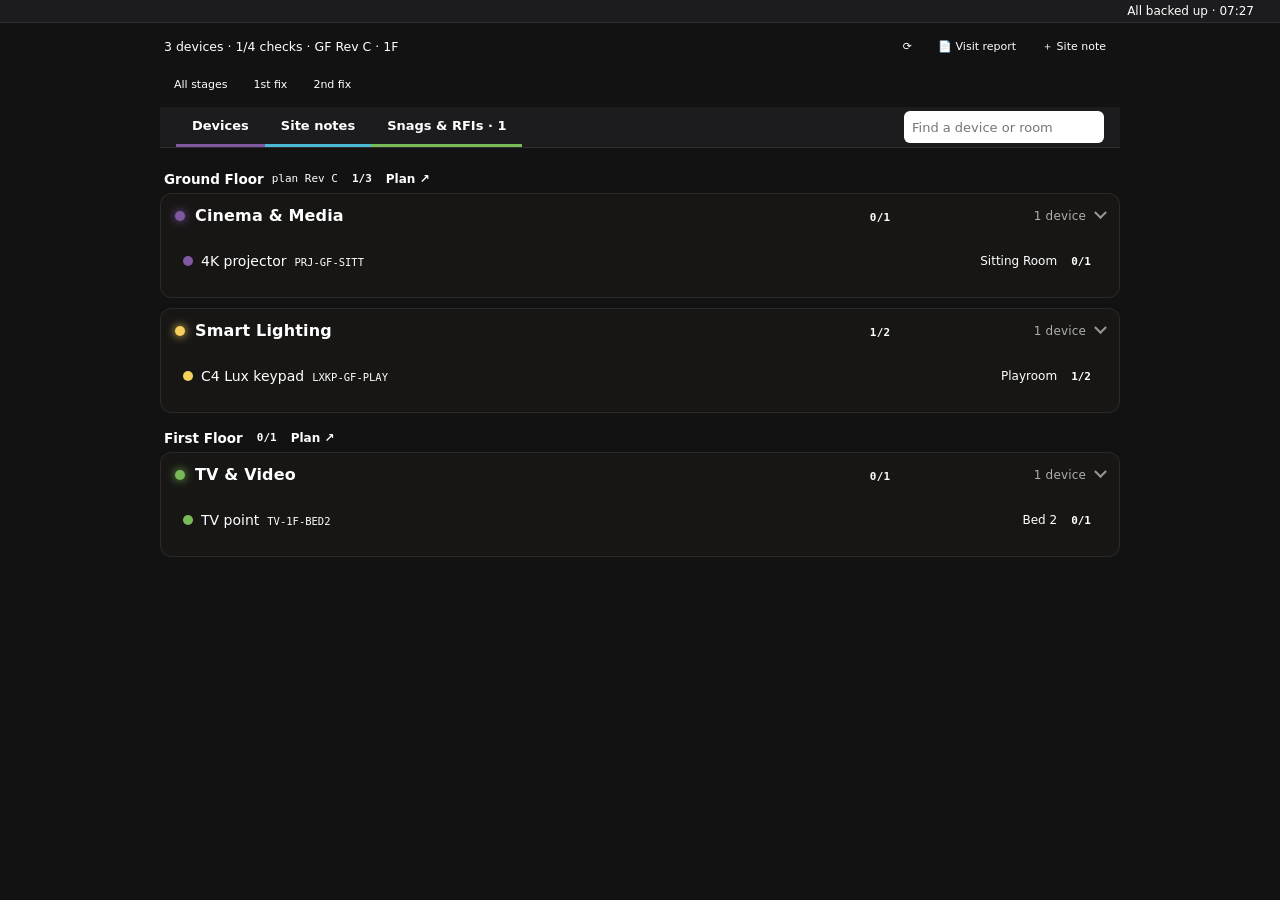
==== tests/site-panel/harness.html @ fff518e8 "B-805 APP - Site v0.1.0 (engineers' app) split from Survey v0.14.0 — shared sonor-outbox / sonor-pla" ====
<!doctype html><html lang="en" data-theme="graphite"><head><meta charset="utf-8"><!-- Site app harness (2026-11-07): stub client with real row shapes; real SonorOutbox (IndexedDB), SonorSite, site-app.js, site-pdf.js. Needs pdf-lib + fontkit in APP - Site/node_modules (npm i pdf-lib@1.17.1 @pdf-lib/fontkit@1.1.1, gitignored), then python3 run.py -->
<link rel="stylesheet" href="../../data/brand.css"><link rel="stylesheet" href="../../data/sonor-components.css"><style>
/* ═══ SONOR SITE — app-local LAYOUT only. No :root palette, no raw hex in chrome (S-4.1). ═══ */
* { box-sizing: border-box; }
body { margin: 0; font-family: 'DM Sans', system-ui, sans-serif; background: var(--body); color: var(--text-primary); padding-bottom: env(safe-area-inset-bottom); }
#stApp { max-width: 980px; margin: 0 auto; padding: 4px 10px 40px; }
.st-empty { padding: 40px 12px; text-align: center; color: var(--text-muted); }
.st-bar { display: flex; align-items: center; gap: 6px; padding: 8px 4px; flex-wrap: wrap; }
.st-stages { border-bottom: 1px solid var(--border); }
.st-stages .btn.active { background: color-mix(in srgb, var(--accent) 24%, var(--card)); border-color: var(--accent); }
.st-sub { font-size: 12.5px; color: var(--text-muted); } .st-grow { flex: 1 1 auto; }
.st-stale { font-size: 11px; padding: 2px 7px; border-radius: 10px; border: 1px solid var(--border); color: var(--amber); }
.st-tabs { margin-top: 4px; } .st-tabs .nav-actions { margin-left: auto; } #stFind { font: inherit; font-size: 13px; color: var(--text-primary); background: var(--card); border: 1px solid var(--border); border-radius: 6px; padding: 5px 8px; min-height: 32px; width: 200px; color-scheme: dark; }
.st-body { padding: 6px 0 20px; }
.st-body h4, .st-floor h4 { margin: 16px 4px 6px; font-size: 13.5px; display: flex; gap: 8px; align-items: center; flex-wrap: wrap; }
.st-rev { font: 400 11px 'DM Mono', monospace; color: var(--text-muted); } .st-link { font-size: 12px; color: var(--accent); text-decoration: none; }
.st-dev { display: flex; align-items: center; gap: 8px; min-height: 48px; padding: 6px 8px; border-bottom: 1px solid var(--border); cursor: pointer; font-size: 14px; }
.st-dev.open { background: color-mix(in srgb, var(--accent) 8%, transparent); }
.st-dot { width: 10px; height: 10px; border-radius: 50%; flex: none; }
.st-dev-n { flex: 1 1 auto; min-width: 0; overflow: hidden; text-overflow: ellipsis; white-space: nowrap; } .st-dev-k { font: 400 10.5px 'DM Mono', monospace; color: var(--text-muted); margin-left: 8px; }
.st-dev-r { font-size: 12px; color: var(--text-muted); white-space: nowrap; }
.st-prog { font: 600 11px 'DM Mono', monospace; padding: 2px 6px; border-radius: 8px; border: 1px solid var(--border); white-space: nowrap; }
.st-prog[data-tone="ok"] { color: var(--green); border-color: currentColor; } .st-prog[data-tone="part"] { color: var(--amber); border-color: currentColor; } .st-prog[data-tone="dim"] { opacity: .5; }
.st-badge { font-size: 10.5px; padding: 2px 6px; border-radius: 8px; border: 1px solid var(--border); color: var(--text-muted); white-space: nowrap; } .st-warn { color: var(--amber); }
.st-checks { padding: 8px 8px 14px 26px; display: flex; flex-direction: column; gap: 6px; border-bottom: 1px solid var(--border); }
.st-tech { display: flex; gap: 10px; align-items: center; flex-wrap: wrap; font-size: 12px; color: var(--text-muted); } .st-tech b { color: var(--text-primary); font-weight: 600; }
.st-chk { display: flex; gap: 10px; align-items: flex-start; text-align: left; font: inherit; font-size: 13.5px; color: var(--text-primary); background: var(--card); border: 1px solid var(--border); border-radius: 8px; padding: 10px; min-height: 48px; cursor: pointer; }
.st-chk.done { opacity: .7; } .st-box { width: 24px; height: 24px; flex: none; border: 2px solid var(--border); border-radius: 5px; display: flex; align-items: center; justify-content: center; font-weight: 700; }
.st-chk.done .st-box { border-color: var(--green); color: var(--green); } .st-chk-t { flex: 1 1 auto; } .st-chk-m { font-size: 11px; color: var(--text-muted); margin-left: 6px; }
.st-note { font-size: 13px; padding: 7px 4px; border-bottom: 1px dashed var(--border); } .st-note[data-status="dismissed"], .st-note[data-status="resolved"] { opacity: .55; }
.st-kind { font: 700 10.5px 'DM Sans', sans-serif; text-transform: uppercase; letter-spacing: .04em; padding: 2px 6px; border-radius: 6px; border: 1px solid var(--border); }
.st-kind[data-k="snag"] { color: var(--red); border-color: currentColor; } .st-kind[data-k="change"] { color: var(--amber); border-color: currentColor; } .st-kind[data-k="question"] { color: var(--accent); border-color: currentColor; }
.st-ncard { display: flex; gap: 10px; padding: 10px 4px; border-bottom: 1px solid var(--border); } .st-nmain { flex: 1 1 auto; min-width: 0; } .st-ph { width: 92px; height: 92px; object-fit: cover; border-radius: 6px; flex: none; }
.st-acts { display: flex; gap: 6px; flex-wrap: wrap; margin-top: 6px; align-items: center; } .st-dev-notes { margin: 4px 0; }
.st-form { display: flex; flex-direction: column; gap: 9px; } .st-form label { font-size: 12.5px; color: var(--text-muted); display: flex; flex-direction: column; gap: 4px; }
.st-form input, .st-form select, .st-form textarea { font: inherit; font-size: 15px; min-height: 42px; color: var(--text-primary); background: var(--body); border: 1px solid var(--border); border-radius: 6px; padding: 6px 10px; color-scheme: dark; }
.st-pinrow { display: flex; align-items: center; gap: 8px; flex-wrap: wrap; } .st-actions { display: flex; justify-content: space-between; gap: 8px; margin-top: 6px; }
.st-modal { position: fixed; inset: 0; z-index: 300; background: rgba(0,0,0,.55); display: flex; align-items: center; justify-content: center; padding: 16px; } .st-modal[hidden] { display: none; }
.st-modal-card { background: var(--card); border: 1px solid var(--border); border-radius: 10px; width: min(560px, 100%); max-height: 88vh; overflow: auto; }
.st-modal-h { display: flex; align-items: center; justify-content: space-between; padding: 12px 16px; border-bottom: 1px solid var(--border); font-weight: 600; } .st-modal-b { padding: 14px 16px; }
.st-pick { position: fixed; inset: 0; z-index: 400; background: var(--body); display: flex; flex-direction: column; }
.st-pick-h { display: flex; align-items: center; gap: 8px; padding: 10px 12px; border-bottom: 1px solid var(--border); flex-wrap: wrap; }
.st-pick-c { flex: 1 1 auto; display: flex; flex-direction: column; align-items: center; justify-content: center; padding: 8px; min-height: 0; } .st-pick-c canvas { touch-action: none; border-radius: 4px; box-shadow: 0 6px 20px rgba(0,0,0,.4); }
#stToast { position: fixed; left: 50%; bottom: 24px; transform: translateX(-50%); z-index: 500; background: var(--card); color: var(--text-primary); border: 1px solid var(--border); border-radius: 8px; padding: 9px 14px; font-size: 13px; box-shadow: 0 8px 24px rgba(0,0,0,.35); } #stToast[hidden] { display: none; }
#stSync { white-space: nowrap; font-size: 12px; } #stSync[data-tone="warn"] { color: var(--amber); } #stSync[data-tone="ok"] { color: var(--green); }
@media (max-width: 600px) { .st-dev-r, .st-dev-k { display: none; } #stFind { width: 140px; } }   /* iPhone: the device name + progress only */
</style></head><body>
<div id="projectBarHost"></div><div class="tab-bar"><span class="nav-actions"><button class="btn btn-sm" id="stSync">…</button></span></div><main id="stApp"></main>
<div class="st-modal" id="stModal" hidden><div class="st-modal-card"><div class="st-modal-h"><span id="stModalTitle"></span><button class="btn btn-sm" id="stModalClose">✕</button></div><div class="st-modal-b" id="stModalBody"></div></div></div><div id="stToast" hidden></div>
<script src="../../node_modules/pdf-lib/dist/pdf-lib.min.js"></script><script src="../../node_modules/@pdf-lib/fontkit/dist/fontkit.umd.min.js"></script>
<script src="../../data/sonor-brand.js"></script><script src="../../data/sonor-service-groups.js"></script><script src="../../data/sonor-device-links.js"></script><script src="../../data/sonor-outbox.js"></script><script src="../../data/sonor-plan-image.js"></script><script src="../../data/sonor-site.js"></script>
<script src="../../data/sonor-pdf-theme.js"></script><script src="../../data/sonor-pdf-luxury.js"></script><script src="../../data/site-pdf.js"></script>
<script>
localStorage.clear(); indexedDB.deleteDatabase('sonor-site');
window.__SITE_CONFIG__={outbox:'sonor-site',buckets:{photos:'site-photos',plans:'takeoffs-plans'},photoMax:1600,photoQuality:.86};
window.__SONOR_USER__={email:'mark@sonor.co.uk'}; window.CALLS=[];
const T={takeoffs_floors:[{id:'u-gf',floor_id:'fgf',code:'GF',name:'Ground Floor'},{id:'u-1f',floor_id:'f1f',code:'1F',name:'First Floor'}],
 takeoffs_floor_plans:[{id:'11111111-0000-4000-8000-000000000001',floor_id:'fgf',revision_label:'Rev C'}],
 tasks_general:[{id:'t1',external_source:'punch',labels:['punch'],metadata:{punch:{stage:'first_fix'},punch_list:[{dev:'LXKP-GF-PLAY',key:'k1',text:'LXKP-GF-PLAY C4 keypad — Back box at the agreed height',done:true,by:'bryn@sonor.co.uk',loc:{uid:'uid-kp'}},{dev:'PRJ-GF-SITT',key:'k2',text:'PRJ — Mount position from the throw calc',done:false,loc:{uid:'uid-pj'}}]}},
  {id:'t2',external_source:'punch',labels:['punch'],metadata:{punch:{stage:'second_fix'},punch_list:[{dev:'LXKP-GF-PLAY',key:'k3',text:'LXKP-GF-PLAY C4 keypad — Keypad fitted level, terminated',done:false},{dev:'TV-1F-BED2',key:'k4',text:'TV — Bracket fitted, TV hung',done:false}]}}],
 site_notes:[], tasks_punch_stages:[{key:'first_fix',label:'1st fix',short:'1F'},{key:'second_fix',label:'2nd fix',short:'2F'}],
 projects:{plan_notes:{sections:{general:[{id:'a',is_rfi:true,rfi_id:'RFI-003',text:'Confirm TV size bed 2',status:'open',to:'Client'}]}}}, v_site_project:{}};
const devs=[{dev_key:'LXKP-GF-PLAY',name:'C4 Lux keypad',floor_code:'GF',loc:{floor_id:'u-gf',uid:'uid-kp'},room_name:'Playroom',service_nn:4,model_id:'C4-L-KCB',catalogue:'keypad'},{dev_key:'PRJ-GF-SITT',name:'4K projector',floor_code:'GF',loc:{floor_id:'u-gf'},room_name:'Sitting Room',service_nn:1,model_id:'JVC-DLA-NZ800'},{dev_key:'TV-1F-BED2',name:'TV point',loc:{floor_id:'u-1f'},room_name:'Bed 2',service_nn:3}];
const cp=x=>JSON.parse(JSON.stringify(x));
function q(t){const b={select(){return b},eq(){return b},is(){return b},or(){return b},order(){return b},maybeSingle(){return Promise.resolve({data:cp(T[t])})},then(r,j){return Promise.resolve({data:cp(T[t])}).then(r,j)}};return b}
const supa={from:q,storage:{from(){return{getPublicUrl(){return{data:{publicUrl:'data:,'}}},upload(){CALLS.push(['upload']);return Promise.resolve({})}}}},rpc(n,a){CALLS.push([n,a]);
 if(n==='punch_project_devices')return Promise.resolve({data:cp(devs)});
 if(n==='site_note_upsert'){const r=Object.assign({status:'open',created_at:new Date().toISOString(),linked:{}},a.p);const i=T.site_notes.findIndex(x=>x.id===r.id);if(i>=0)T.site_notes[i]=r;else T.site_notes.unshift(r);return Promise.resolve({data:r})}
 if(n==='site_note_resolve'){const r=T.site_notes.find(x=>x.id===a.p_id);r.status=a.p_action==='rfi'||a.p_action==='snag'?'promoted':'resolved';if(a.p_action==='rfi')r.linked={rfi_id:'RFI-004'};return Promise.resolve({data:r})}
 if(n==='punch_tick'){for(const t of T.tasks_general)for(const l of t.metadata.punch_list)if(t.id===a.p_task&&l.key===a.p_key){l.done=a.p_done;l.by=a.p_by}return Promise.resolve({data:{}})}
 return Promise.resolve({data:null})}};
window.SonorDB=function(){this.client=supa};
window.SonorProjectBar={init(){setTimeout(()=>document.dispatchEvent(new CustomEvent('sonor:project-changed',{detail:{currentId:'de300000-0000-4000-8000-00000000d3a0'}})),50)},getProject:()=>({id:'p1',name:'Sonor Demo Project',ref:'SON-DEMO',client_name:'Demo Client'})};
SonorPlanImage.activePlan=async()=>null;
</script><script src="../../data/site-app.js"></script></body></html>
---- data/sonor-components.css ----
/* sonor-components.css — shared component styles per Spine rule S-4.4. (v0.19.1 2026-10-07: §18 the ⌘K palette row hover no longer nudges (B-516); v0.19.0 2026-10-02: §25 stage law — crisp pills, one stage colour everywhere (wq-stage-* / swq-stage-* / proj-stage-* → --stage); v0.18.1 2026-10-01: status tones retuned; v0.18.0 2026-10-01: §23 traffic light — warn/no-answer pills on --status-amber, .pill-amber alias; v0.17.1 2026-09-30: dark ladder for legacy dark theme names; v0.17.0 2026-09-29: §18 hover/focus law — one wash, no lifts; v0.18.0 2026-09-30: rack view; catalogue picker; v0.16.0: .s-pill; .s-paper; sortable styles; bar ladder tokens; locked = red; CSV controls hidden; graphite dark-theme aliases + re-tints, B-487; v0.9.0 2026-09-29: WQ modal kit on the brand scale tokens + skeleton / empty / motion, B-478 ph2 + B-479; v0.8.0 2026-09-28: icons / menus / chips kit, B-478)
   Synced to every "APP - {slug}"/data/sonor-components.css via sync-everything.sh.
   Edit here ONLY — never edit a per-app copy.

   Rules (Spine v1.2):
   - Pure CSS — no app-specific selectors, no brand hex values.
   - All colours reference CSS custom properties defined upstream in data/brand.css
     + data/app-vars.css (aliases).
   - Tinted variants use color-mix() against semantic tokens — never raw hex.
   - Apps extend via their local <style> block, they do not override here.

   Component index (classes shipped by this file):
     .card                   — padded bordered surface block (var(--surface-card))
     .card-header            — flex row for card title + actions
     .grid, .grid-2/3/4      — responsive auto-fit grid helpers
     .kpi, .kpi-label/value/sub — KPI tile (label, big value, sub line)
     .progress, .progress-bar — thin progress bar, accent-gradient fill
     .pill                   — small uppercase status pill (base)
     .pill-red/yellow/green/grey/blue/purple — semantic tinted pills
     .service-pill           — service-coloured pill (uses --bg inline style)
     .btn                    — default ghost-surface button
     .btn-primary            — filled accent button
     .btn-ghost              — transparent borderless button
     .btn-sm                 — compact size modifier
     .input, .textarea, .select — form field base
     .field-label            — uppercase form label
     .table                  — full-width row-striped table
     .badge                  — neutral inline badge
     .status-indicator       — dot + label (connecting/live/offline/error)
     .status-dot             — just the dot (sibling of .status-label)
     .empty-state            — centred muted placeholder block
     .tab-bar                — horizontal tab row
     .tab-btn                — individual tab button
     .tab-count              — numeric count inside a tab button
     .nav-actions            — right-aligned actions container (margin-left:auto)
     .modal-backdrop         — fixed full-screen dim layer
     .modal-card             — centred card inside backdrop
     .modal-actions          — flex-end row of buttons inside a modal
     .modal-close            — absolute top-right X button
     .source-toggle          — Drive / GitHub segmented control
     .role-toggle            — generic segmented control (mirrors source-toggle)
     .row, .spread           — flex helpers
     .muted, .small, .tiny   — text utilities
     .hidden                 — display:none !important utility
*/

/* ======================================================
   Cards
   ====================================================== */
.card {
  background: var(--surface-card);
  border: 1px solid var(--border);
  border-radius: 6px;
  padding: 16px 18px;
  margin-bottom: 14px;
}
.card h2 { margin-top: 0; }
.card-header {
  display: flex;
  justify-content: space-between;
  align-items: flex-start;
  margin-bottom: 12px;
}
.card-header h2 { margin-bottom: 0; }

/* ======================================================
   Grid helpers
   ====================================================== */
.grid { display: grid; gap: 14px; }
.grid-2 { grid-template-columns: repeat(auto-fit, minmax(280px, 1fr)); }
.grid-3 { grid-template-columns: repeat(auto-fit, minmax(220px, 1fr)); }
.grid-4 { grid-template-columns: repeat(auto-fit, minmax(160px, 1fr)); }

/* ======================================================
   KPI tiles
   ====================================================== */
.kpi {
  background: var(--section-1);
  border: 1px solid var(--border);
  border-radius: 5px;
  padding: 12px 14px;
}
.kpi .kpi-label {
  font-size: 10px;
  font-weight: 600;
  color: var(--text-muted);
  text-transform: uppercase;
  letter-spacing: 0.08em;
}
.kpi .kpi-value {
  font-size: 22px;
  font-weight: 600;
  color: var(--text-primary);
  margin-top: 4px;
}
.kpi .kpi-sub {
  font-size: 11px;
  color: var(--text-muted);
  margin-top: 2px;
}

/* ======================================================
   Progress bar
   ====================================================== */
.progress {
  height: 8px;
  background: var(--section-2);
  border-radius: 4px;
  overflow: hidden;
}
.progress-bar {
  height: 100%;
  background: linear-gradient(90deg, var(--accent), var(--accent-light));
}

/* ======================================================
   Pills / badges

   Semantic tints use color-mix() so they always ride the
   active theme. Text colour darkens from the same seed.
   ====================================================== */
.pill {
  display: inline-block;
  padding: 2px 8px;
  border-radius: 11px;
  font-size: 10px;
  font-weight: 600;
  letter-spacing: 0.04em;
  text-transform: uppercase;
}

/* danger / warn / ok / info / muted / accent-tinted pills — all driven by theme tokens */
/* v0.19.0 (2026-10-02, sonor-platform §26): pills are CRISP — the full status token as ink + a hairline of it, never the
   60%-mixed pastel. Four tints, one meaning across every app (who holds it):
     amber = ours to do · blue = with the client · green = yes · red = no · grey = nothing yet */
.pill-red {
  background: color-mix(in srgb, var(--status-bad, var(--danger)) 16%, transparent);
  color: var(--status-bad, var(--danger));
  box-shadow: inset 0 0 0 1px color-mix(in srgb, var(--status-bad, var(--danger)) 45%, transparent);
}
.pill-yellow, .pill-amber {   /* §23: the warn pill is AMBER (--status-amber); .pill-yellow kept as an alias */
  background: color-mix(in srgb, var(--status-amber, var(--warn)) 16%, transparent);
  color: var(--status-amber, var(--warn));
  box-shadow: inset 0 0 0 1px color-mix(in srgb, var(--status-amber, var(--warn)) 45%, transparent);
}
.pill-green {
  background: color-mix(in srgb, var(--status-ok, var(--ok)) 16%, transparent);
  color: var(--status-ok, var(--ok));
  box-shadow: inset 0 0 0 1px color-mix(in srgb, var(--status-ok, var(--ok)) 45%, transparent);
}
.pill-grey {
  background: color-mix(in srgb, var(--text-muted) 18%, transparent);
  color: var(--text-secondary);
}
.pill-blue {
  background: color-mix(in srgb, var(--info) 16%, transparent);
  color: var(--info);
  box-shadow: inset 0 0 0 1px color-mix(in srgb, var(--info) 45%, transparent);
}
/* §26 STAGE LAW — one colour per WeQuote / project stage, everywhere. Put the stage class on any pill / chip / dot and it takes
   the right tint: `.pill.wq-stage-sent`, `.swq-stage-in-progress`, `.proj-stage-won`, or read var(--stage) yourself. */
.wq-stage-in_progress, .wq-stage-in-progress, .wq-stage-planned, .wq-stage-pushed, .wq-stage-synced, .wq-stage-draft, .wq-stage-revising, .wq-stage-quoting,
.swq-stage-in-progress, .swq-stage-draft, .proj-stage-quoting, .proj-stage-revising { --stage: var(--status-amber, var(--warn)); }
.wq-stage-sent, .swq-stage-sent, .proj-stage-quoted { --stage: var(--info); }
.wq-stage-accepted, .wq-stage-approved, .wq-stage-won, .wq-stage-complete, .swq-stage-accepted, .swq-stage-complete, .proj-stage-won, .proj-stage-complete { --stage: var(--status-ok, var(--ok)); }
.wq-stage-cancelled, .wq-stage-declined, .wq-stage-expired, .wq-stage-lost, .swq-stage-cancelled, .swq-stage-declined, .proj-stage-cancelled, .proj-stage-lost { --stage: var(--status-bad, var(--danger)); }
.proj-stage-enquiry { --stage: #b7b1a7; } .proj-stage-tender { --stage: #2d718b; } .proj-stage-active { --stage: #78ba57; } .proj-stage-install { --stage: #e37c59; }
.proj-stage-commission { --stage: #e67eb1; } .proj-stage-snagging { --stage: #ec6061; } .proj-stage-on_hold { --stage: #8B7D6B; }
.pill[class*="wq-stage-"], .pill[class*="proj-stage-"] {
  background: color-mix(in srgb, var(--stage, var(--text-muted)) 16%, transparent);
  color: var(--stage, var(--text-secondary));
  box-shadow: inset 0 0 0 1px color-mix(in srgb, var(--stage, var(--text-muted)) 45%, transparent);
}
.pill-purple {
  background: color-mix(in srgb, var(--accent) 18%, transparent);
  color: color-mix(in srgb, var(--accent) 72%, var(--text-primary));
}

/* Service-coloured pill — inline style="--bg:var(--sNN)" sets the dot colour */
.service-pill {
  display: inline-flex;
  align-items: center;
  gap: 5px;
  padding: 2px 8px 2px 5px;
  border-radius: 11px;
  font-size: 11px;
  font-weight: 500;
  color: var(--text-primary);
  background: var(--section-1);
  border: 1px solid var(--border);
}
.service-pill::before {
  content: '';
  width: 7px;
  height: 7px;
  border-radius: 50%;
  background: var(--bg, var(--text-muted));
}

/* Neutral inline badge (smaller cousin of .pill — no uppercase) */
.badge {
  display: inline-block;
  font-size: 11px;
  font-weight: 500;
  padding: 1px 7px;
  border-radius: 9px;
  background: var(--section-2);
  color: var(--text-secondary);
  letter-spacing: 0.02em;
}

/* ======================================================
   Buttons
   ====================================================== */
.btn {
  font-family: inherit;
  font-size: 13px;
  font-weight: 500;
  padding: 7px 14px;
  border-radius: 5px;
  border: 1px solid var(--border-strong);
  background: var(--surface-card);
  color: var(--text-primary);
  cursor: pointer;
  transition: all 0.12s;
  display: inline-flex;
  align-items: center;
  gap: 6px;
}
.btn:hover {
  border-color: var(--accent);
  color: var(--accent);
}
.btn-primary {
  background: var(--accent);
  color: var(--cta-text, var(--body));
  border-color: var(--accent);
}
.btn-primary:hover {
  background: var(--accent-light);
  border-color: var(--accent-light);
  color: var(--cta-text, var(--body));
}
.btn-sm {
  font-size: 11px;
  padding: 4px 10px;
}
.btn-ghost {
  background: transparent;
  border-color: transparent;
  color: var(--text-secondary);
}
.btn-ghost:hover {
  background: var(--section-1);
  border-color: var(--border);
  color: var(--text-primary);
}

/* ======================================================
   Form fields
   ====================================================== */
.input,
.textarea,
.select {
  font-family: inherit;
  font-size: 13px;
  color: var(--text-primary);
  background: var(--surface-card);
  border: 1px solid var(--border-strong);
  border-radius: 4px;
  padding: 7px 10px;
  width: 100%;
  outline: none;
  transition: border-color 0.12s;
}
.input:focus,
.textarea:focus,
.select:focus {
  border-color: var(--accent);
}
.textarea {
  resize: vertical;
  min-height: 72px;
  font-family: inherit;
}
.field-label {
  display: block;
  font-size: 11px;
  font-weight: 600;
  color: var(--text-muted);
  text-transform: uppercase;
  letter-spacing: 0.06em;
  margin-bottom: 4px;
}

/* ======================================================
   Tables
   ====================================================== */
.table {
  width: 100%;
  border-collapse: collapse;
  font-size: 13px;
}
.table th,
.table td {
  text-align: left;
  padding: 8px 10px;
  border-bottom: 1px solid var(--border);
  vertical-align: top;
}
.table th {
  font-size: 11px;
  font-weight: 600;
  color: var(--text-muted);
  text-transform: uppercase;
  letter-spacing: 0.06em;
  background: var(--section-1);
}
.table tr:hover td {
  background: var(--section-1);
}

/* ======================================================
   DB / status indicator (dot + label)
   Used by SonorApp.updateDbStatusIndicator().
   ====================================================== */
.status-indicator {
  display: inline-flex;
  align-items: center;
  gap: 6px;
  padding: 4px 10px;
  background: color-mix(in srgb, var(--text-muted) 10%, transparent);
  border-radius: 3px;
  font-size: 11px;
  color: var(--clay, var(--text-secondary));
}
.status-dot {
  width: 7px;
  height: 7px;
  border-radius: 50%;
  background: var(--warn);
  transition: background 0.3s;
}
.status-indicator.live .status-dot    { background: var(--ok); }
.status-indicator.offline .status-dot { background: var(--text-muted); }
.status-indicator.error .status-dot   { background: var(--danger); }
.status-label { letter-spacing: 0.02em; }

/* ======================================================
   Empty state
   ====================================================== */
.empty-state {
  text-align: center;
  padding: 40px 20px;
  color: var(--text-muted);
  font-size: 13px;
}

/* ======================================================
   Tabs (tab bar + buttons) — CANONICAL Master-Hub pattern (Spine S-4.14)
   --------------------------------------------------------
   Reference: sonor-master/index.html.
   Contract:
     - Container: <nav class="tab-bar"> or <div class="tab-bar">
     - Children:  <button> | <button class="tab-btn"> | <div class="tab">
     - Active state: .active (any of the above children)
     - Right-rail actions: .nav-actions | .tab-actions (MUST be LAST child)
   Visual language:
     - Light strip (section-1 bg) sitting under the dark shared header
     - Each tab underlined 3px with its POSITIONAL service colour
       (tab #1 → --s01 purple, tab #2 → --s02 aqua, … tab #10 → --s10 charcoal)
     - Tabs 11+ DO NOT repeat the cycle — they tail off into shades of grey,
       cascading from --muted (warm grey) toward --body (brand white).
       Design intent: service colours identify Sonor scope (max 10);
       anything beyond is overflow and should visually recede.
     - Active tab: darker text, bolder weight — NO background change
   Positional service colour order is the workspace-wide default.
   See Spine S-4.14 in SONOR-APP-SPINE.md.
   ====================================================== */
.tab-bar {
  display: flex;
  align-items: stretch;
  background: var(--section-1);
  color: var(--text-primary);
  padding: 0 16px;
  gap: 0;
  border-bottom: 1px solid var(--border);
  flex-wrap: wrap;
}
/* Match naked <button> children, explicit .tab-btn, AND legacy <div class="tab"> */
.tab-bar > button,
.tab-bar .tab-btn,
.tab-bar .tab {
  font-family: inherit;
  font-size: 13px;
  font-weight: 600;
  background: none;
  color: var(--text-muted);
  border: 0;
  border-bottom: 3px solid transparent;
  border-radius: 0;
  padding: 10px 16px;
  min-height: 40px;
  cursor: pointer;
  white-space: nowrap;
  transition: color 0.15s, border-bottom-color 0.15s, font-weight 0.15s;
  display: inline-flex;
  align-items: center;
}
.tab-bar > button:hover,
.tab-bar .tab-btn:hover,
.tab-bar .tab:hover {
  color: var(--text-primary);
  background: none;
}
.tab-bar > button.active,
.tab-bar .tab-btn.active,
.tab-bar .tab.active {
  color: var(--text-primary);
  font-weight: 700;
  background: none;
}
.tab-bar .tab-btn .tab-count,
.tab-bar > button .tab-count,
.tab-bar .tab .tab-count {
  font-size: 10px;
  margin-left: 4px;
  opacity: 0.75;
}

/* ── Positional service-colour underlines (Spine S-4.14) ──
   Uses --s01..--s10 from brand.css (canonical 01 → 10 order).
   Cycles every 10 children. Requires .nav-actions / .tab-actions to be LAST. */
.tab-bar > :nth-child(10n+1) { border-bottom-color: var(--s01); }
.tab-bar > :nth-child(10n+2) { border-bottom-color: var(--s02); }
.tab-bar > :nth-child(10n+3) { border-bottom-color: var(--s03); }
.tab-bar > :nth-child(10n+4) { border-bottom-color: var(--s04); }
.tab-bar > :nth-child(10n+5) { border-bottom-color: var(--s05); }
.tab-bar > :nth-child(10n+6) { border-bottom-color: var(--s06); }
.tab-bar > :nth-child(10n+7) { border-bottom-color: var(--s07); }
.tab-bar > :nth-child(10n+8) { border-bottom-color: var(--s08); }
.tab-bar > :nth-child(10n+9) { border-bottom-color: var(--s09); }
.tab-bar > :nth-child(10n+10) { border-bottom-color: var(--s10); }

/* Overflow tail — tabs 11+ fade into brand white rather than repeating
   --s01 (Cinema purple). Cascade: --muted → --body. Later-rule-wins over
   the 10n+N cycle above. Positioned AFTER the cycle by design. */
.tab-bar > :nth-child(11)  { border-bottom-color: color-mix(in srgb, var(--muted), var(--body) 30%); }
.tab-bar > :nth-child(12)  { border-bottom-color: color-mix(in srgb, var(--muted), var(--body) 50%); }
.tab-bar > :nth-child(13)  { border-bottom-color: color-mix(in srgb, var(--muted), var(--body) 65%); }
.tab-bar > :nth-child(14)  { border-bottom-color: color-mix(in srgb, var(--muted), var(--body) 80%); }
.tab-bar > :nth-child(15)  { border-bottom-color: color-mix(in srgb, var(--muted), var(--body) 90%); }
.tab-bar > :nth-child(n+16) { border-bottom-color: color-mix(in srgb, var(--muted), var(--body) 95%); }

/* Right-aligned actions container (must be LAST child so nth-child
   positional colours land on the real tabs, not the actions rail). */
.nav-actions,
.tab-bar .tab-actions {
  margin-left: auto;
  display: flex;
  gap: 8px;
  align-items: center;
}
/* Clear the positional underline on the actions rail — it's not a tab. */
.tab-bar > .nav-actions,
.tab-bar > .tab-actions {
  border-bottom: 0 !important;
}
.tab-bar .nav-actions select,
.tab-bar .tab-actions select,
.tab-bar .nav-actions > button:not(.tab-btn),
.tab-bar .tab-actions > button:not(.tab-btn) {
  font-family: inherit;
  font-size: 12px;
  background: var(--body);
  color: var(--text-primary);
  border: 1px solid var(--border);
  border-radius: 4px;
  padding: 4px 10px;
  cursor: pointer;
  height: auto;
}
.tab-bar .nav-actions select,
.tab-bar .tab-actions select { min-width: 180px; }
.tab-bar .nav-actions > button:not(.tab-btn):hover,
.tab-bar .tab-actions > button:not(.tab-btn):hover {
  background: var(--section-2);
}

/* ======================================================
   Sidebar nav — CANONICAL vertical equivalent (Spine S-4.14)
   --------------------------------------------------------
   For apps with a left-rail nav (Accounts, Project Master).
   Same positional service-colour rule, rotated 90°:
     - 3px LEFT-EDGE bar per item (instead of bottom underline)
     - Same :nth-child(10n+N) positional cycle, same --s01..--s10
     - Items 11+ tail off into shades of grey (same overflow
       behaviour as .tab-bar) — no modulo wrap back to --s01
   ====================================================== */
.sidebar-nav > button,
.sidebar-nav .nav-btn,
.sidebar-nav .nav-item {
  display: flex;
  align-items: center;
  width: 100%;
  font-family: inherit;
  font-size: 13px;
  font-weight: 600;
  background: none;
  color: var(--text-muted);
  border: 0;
  border-left: 3px solid transparent;
  padding: 10px 14px;
  cursor: pointer;
  transition: color 0.15s, border-left-color 0.15s, background 0.15s, font-weight 0.15s;
}
.sidebar-nav > button:hover,
.sidebar-nav .nav-btn:hover,
.sidebar-nav .nav-item:hover {
  color: var(--text-primary);
  background: var(--section-1);
}
.sidebar-nav > button.active,
.sidebar-nav .nav-btn.active,
.sidebar-nav .nav-item.active {
  color: var(--text-primary);
  font-weight: 700;
  background: var(--section-1);
}

/* Positional left-edge bars — identical cycle to .tab-bar. */
.sidebar-nav > :nth-child(10n+1) { border-left-color: var(--s01); }
.sidebar-nav > :nth-child(10n+2) { border-left-color: var(--s02); }
.sidebar-nav > :nth-child(10n+3) { border-left-color: var(--s03); }
.sidebar-nav > :nth-child(10n+4) { border-left-color: var(--s04); }
.sidebar-nav > :nth-child(10n+5) { border-left-color: var(--s05); }
.sidebar-nav > :nth-child(10n+6) { border-left-color: var(--s06); }
.sidebar-nav > :nth-child(10n+7) { border-left-color: var(--s07); }
.sidebar-nav > :nth-child(10n+8) { border-left-color: var(--s08); }
.sidebar-nav > :nth-child(10n+9) { border-left-color: var(--s09); }
.sidebar-nav > :nth-child(10n+10) { border-left-color: var(--s10); }

/* Overflow tail — items 11+ fade into brand white rather than repeating
   --s01 (Cinema purple). Same cascade as .tab-bar but applied to
   border-left-color. Later-rule-wins over the 10n+N cycle above.
   Design intent: service colours identify Sonor scope (max 10);
   anything beyond is overflow and should visually recede. */
.sidebar-nav > :nth-child(11)  { border-left-color: color-mix(in srgb, var(--muted), var(--body) 30%); }
.sidebar-nav > :nth-child(12)  { border-left-color: color-mix(in srgb, var(--muted), var(--body) 50%); }
.sidebar-nav > :nth-child(13)  { border-left-color: color-mix(in srgb, var(--muted), var(--body) 65%); }
.sidebar-nav > :nth-child(14)  { border-left-color: color-mix(in srgb, var(--muted), var(--body) 80%); }
.sidebar-nav > :nth-child(15)  { border-left-color: color-mix(in srgb, var(--muted), var(--body) 90%); }
.sidebar-nav > :nth-child(n+16) { border-left-color: color-mix(in srgb, var(--muted), var(--body) 95%); }

/* ======================================================
   Segmented toggles (source, role, any 2-way switch)
   ====================================================== */
.source-toggle,
.role-toggle {
  display: inline-flex;
  background: var(--body);
  border: 1px solid var(--border);
  border-radius: 4px;
  padding: 2px;
}
.source-toggle button,
.role-toggle button {
  font-family: inherit;
  font-size: 11px;
  background: transparent;
  color: var(--text-muted);
  border: 0;
  padding: 3px 8px;
  border-radius: 3px;
  cursor: pointer;
  display: inline-flex;
  align-items: center;
  gap: 4px;
}
.role-toggle button { font-size: 12px; font-weight: 500; padding: 4px 10px; }
.source-toggle button.active,
.role-toggle button.active {
  background: var(--accent);
  color: var(--cta-text, var(--body));
}
.source-toggle svg { width: 11px; height: 11px; }

/* ======================================================
   Modals (backdrop + card)
   ====================================================== */
.modal-backdrop {
  display: none;
  position: fixed;
  inset: 0;
  z-index: 300;
  background: color-mix(in srgb, var(--footer-bg) 70%, transparent);
  align-items: center;
  justify-content: center;
  padding: 20px;
}
.modal-backdrop.show { display: flex; }
.modal-card {
  background: var(--surface-card);
  border-radius: 8px;
  padding: 20px 22px;
  max-width: 440px;
  width: 100%;
  position: relative;
  box-shadow: 0 10px 40px color-mix(in srgb, var(--footer-bg) 30%, transparent);
}
.modal-card h3 {
  font-size: 15px;
  color: var(--text-primary);
  margin-bottom: 10px;
  text-transform: none;
  letter-spacing: 0;
}
.modal-body {
  font-size: 13px;
  color: var(--text-secondary);
  line-height: 1.55;
  margin-bottom: 14px;
}
.modal-actions {
  display: flex;
  gap: 8px;
  justify-content: flex-end;
  align-items: center;
}
.modal-close {
  position: absolute;
  top: 8px;
  right: 10px;
  background: transparent;
  border: 0;
  color: var(--text-muted);
  font-size: 18px;
  line-height: 1;
  cursor: pointer;
  padding: 4px 8px;
  border-radius: 4px;
}
.modal-close:hover {
  background: var(--section-1);
  color: var(--text-primary);
}

/* ======================================================
   Layout helpers
   ====================================================== */
.row {
  display: flex;
  gap: 10px;
  align-items: center;
  flex-wrap: wrap;
}
.spread {
  display: flex;
  justify-content: space-between;
  align-items: center;
  gap: 10px;
}

/* ======================================================
   Text utilities
   ====================================================== */
.muted { color: var(--text-muted); }
.small { font-size: 12px; }
.tiny  { font-size: 11px; }
.hidden { display: none !important; }

/* ======================================================
   Follow-up status pills (.fu-pill) — shared by Leads + Follow-up Portal
   ──────────────────────────────────────────────────────
   Per CONTACTS-ARCHITECTURE.md visual style contract. Both apps render the
   same pill for the same status string so users see identical signals
   wherever a contact is viewed.

   Usage:
     <span class="fu-pill fu-pill--{status}">{label}</span>
   Where {status} is one of: queued | drafted | draft_gmail | sent |
   replied | meeting | no_response | closed | dnc

   Colours alias to the brand service palette (defined in brand.css) so a
   theme swap (slate / earthy / nocturne) flows through automatically.
   Hex fallbacks match the Sonor 10-service brand for apps loading this
   file before brand.css has settled. The `--fu-*` token layer in any app's
   `data/app-vars.css` (e.g. Follow-up Portal) is preserved — it just
   re-exports the same brand aliases under a clearer name.
   ====================================================== */
.fu-pill {
  display: inline-block;
  font-size: 10px;
  font-weight: 600;
  padding: 2px 8px;
  border-radius: 999px;
  color: #fff;
  white-space: nowrap;
  line-height: 1.4;
  letter-spacing: 0.2px;
}
/* v0.7.1 — TRAFFIC-LIGHT scheme REGRADED + REVERSED. Per Bryn directive 2026-05-28.
   Pipeline progress: queued=RED (cold start, needs action) → drafted=ORANGE →
   draft_gmail=AMBER → no_response=YELLOW (waiting) → sent=LIME → replied=GREEN-LT
   → meeting=GREEN (best outcome). closed/dnc = terminal-dark/grey.
   Each status has its OWN distinct shade — no two pills are the same colour. */
.fu-pill--queued        { background: var(--fu-queued,        #d63838); color: #fff; }
.fu-pill--drafted       { background: var(--fu-drafted,       #e8731c); color: #fff; }
.fu-pill--draft_gmail,
.fu-pill--draft-gmail   { background: var(--fu-draft-gmail,   #e8a02c); color: #fff; }
.fu-pill--no_response,
.fu-pill--no-response   { background: var(--fu-no-response,   #d4a52e); color: #fff; }
.fu-pill--sent          { background: var(--fu-sent,          #7caf2e); color: #fff; }
.fu-pill--replied       { background: var(--fu-replied,       #4caf50); color: #fff; }
.fu-pill--meeting       { background: var(--fu-meeting,       #2e8b3d); color: #fff; }
.fu-pill--closed        { background: var(--fu-closed,        #2f2e2c); color: #fff; }
.fu-pill--dnc           { background: var(--fu-dnc,           #8a8985); color: #fff; }

/* Cold-call status pills (.cc-pill) — same family, separate axis.
   Stored in contacts.metadata.followup.cold_call_status. */
.cc-pill {
  display: inline-block;
  font-size: 10px;
  font-weight: 600;
  padding: 2px 8px;
  border-radius: 999px;
  color: #fff;
  white-space: nowrap;
  line-height: 1.4;
  letter-spacing: 0.2px;
}
.cc-pill--pending       { background: var(--cc-pending,   var(--silver, #b7b1a7)); color: #2C2218; }
.cc-pill--called        { background: var(--cc-called,    var(--green,  #78ba57)); }
.cc-pill--no_answer,
.cc-pill--no-answer     { background: var(--cc-no-answer, var(--status-amber, #E0922F)); color: #2C2218; }   /* §23 amber, not the 04 yellow */
.cc-pill--declined      { background: var(--cc-declined,  var(--red,    #ec6061)); }

/* ── v0.8.0 (2026-09-28, B-478) UI KIT ADDITIONS — icons, popover menus, stage chips ───────────────────────────
   .s-icon              — inline Lucide SVG from data/sonor-icons.js (16 px, currentColor); .s-icon-sm 14 / .s-icon-lg 20
   .s-menu              — popover menu shell (absolute, below trigger); .s-menu-item rows; .s-menu-h section heading
   .chip                — small rounded status chip; .chip-stage-{in-progress|sent|accepted|complete|cancelled|draft}
                          = the WeQuote stage palette used by sonor-wq-bar.js / Takeoffs; .chip-warn / .chip-ok
   .s-btn-mini          — tiny bordered action (▲▼ ↻ copy) — replaces per-app .wqp-mini / .swq-mini
   All colours are tokens (--card/--border/--text/--surface + fixed semantic stage colours). Slate, never cream. */
.s-icon { display: inline-block; vertical-align: -0.15em; flex: none; width: 16px; height: 16px; }
.s-icon-sm { width: 14px; height: 14px; }
.s-icon-lg { width: 20px; height: 20px; }
button > .s-icon:first-child, .btn > .s-icon:first-child, a > .s-icon:first-child { margin-right: 6px; }
.s-menu { position: absolute; top: calc(100% + 6px); left: 0; z-index: 120; min-width: 240px; padding: 6px; border-radius: 8px;
  background: var(--card, #fff); color: var(--text, var(--text-primary, #0F172A)); border: 1px solid var(--border, #CBD5E1);
  box-shadow: 0 12px 32px rgba(15, 23, 42, .22); display: none; flex-direction: column; gap: 4px; font-size: 12px; }
.s-menu.open { display: flex; }
.s-menu-h { font-size: 10px; letter-spacing: .08em; text-transform: uppercase; opacity: .6; margin: 4px 2px 0; font-weight: 700; }
.s-menu-item { display: flex; align-items: center; gap: 8px; width: 100%; padding: 6px 8px; border-radius: 5px; border: 1px solid transparent;
  background: transparent; color: inherit; font: inherit; text-align: left; cursor: pointer; }
.s-menu-item:hover { background: var(--surface, var(--tint, #F1F5F9)); border-color: var(--border, #CBD5E1); }
.s-menu-item:disabled { opacity: .45; cursor: default; }
.chip { display: inline-block; padding: 0 7px; border-radius: 9px; font-size: 10px; font-weight: 700; letter-spacing: .04em; text-transform: uppercase;
  line-height: 16px; color: #fff; background: #64748B; white-space: nowrap; }
.chip-stage-in-progress, .chip-stage-in_progress { background: #2F6FD6; }
.chip-stage-sent { background: #E8892B; }
.chip-stage-accepted { background: #1F9D55; }
.chip-stage-complete { background: #0F766E; }
.chip-stage-cancelled, .chip-stage-declined { background: #B91C1C; }
.chip-stage-draft { background: #64748B; }
.chip-warn { background: #DC2626; }
.chip-ok { background: #16A34A; }
.s-btn-mini { padding: 1px 7px; font-size: 11px; line-height: 18px; border-radius: 4px; border: 1px solid var(--border, #CBD5E1);
  background: var(--card, #fff); color: inherit; cursor: pointer; }
.s-btn-mini:hover:not(:disabled) { border-color: var(--accent, #6b4a8a); }

/* ── v0.9.0 (2026-09-29, B-478 phase 2) WQ MODAL KIT — the 🧾 WeQuote push / head end / spec check / proposal-copy ──
   modals (Takeoffs data/sonor-takeoffs-wqpush.js) used to inject this as an inline <style> string; it now lives HERE so
   every app that opens a SonorModal with these classes looks the same. Sizes / spacing / radii / motion come from the
   brand scale tokens (dist/brand.css → --fs-* --sp-* --r-* --dur-*); status colours stay explicit (traffic lights are
   semantic, not themed). `.wqp-wrap{--wqp-kit:1}` is the probe wqpush reads to know the kit is loaded.
   Takeoffs loads this file with `@import url(...) layer(sonor-kit)` so its own unlayered rules always win on a clash. */
.wqp-wrap { --wqp-kit: 1; min-width: min(900px, 94vw); font-size: var(--fs-md, 13px); display: flex; flex-direction: column; gap: var(--sp-2, 8px); }
.wqp-row { display: flex; gap: var(--sp-2, 8px); align-items: center; flex-wrap: wrap; }
.wqp-row select { font: inherit; padding: var(--sp-1, 4px) 6px; max-width: 520px; }
.wqp-tbl { width: 100%; border-collapse: collapse; max-height: 44vh; display: block; overflow: auto; }
.wqp-tbl th, .wqp-tbl td { padding: var(--sp-1, 4px) 6px; border-bottom: 1px solid var(--border, #CBD5E1); text-align: left; white-space: nowrap; }
.wqp-tbl.wqp-he { max-height: 58vh; }
.wqp-bad { color: #a33; } .wqp-ok { color: #1F9D55; } .wqp-note { opacity: .8; } .wqp-warn { color: var(--status-amber, #E8A317); font-weight: 600; }
.wqp-tot { padding: var(--sp-2, 8px) 10px; border-radius: var(--r-lg, 8px); background: var(--tint, var(--surface, #E2E8F0)); }
.wqp-sub { font-size: var(--fs-2xs, 10px); opacity: .75; }
.wqp-room { background: var(--tint, var(--surface, #E2E8F0)); font-weight: 700; }
.wqp-kind { display: inline-block; font-size: 9px; font-weight: 700; letter-spacing: .06em; text-transform: uppercase; color: #fff; padding: 1px 5px; border-radius: var(--r-xs, 3px); }
.wqp-kind-device { background: var(--purple, #8058a1); } .wqp-kind-firstfix { background: var(--charcoal, #302f2e); } .wqp-kind-counter { background: var(--aqua, #4bb9d3); }
.wqp-kind-wq { background: #9aa0a8; } .wqp-kind-manual, .wqp-kind-custom { background: var(--accent, #2d718b); }
.wqp-kind-derived { background: #e8892b; } .wqp-kind-engineered { background: #1f9d55; } .wqp-kind-estimate { background: var(--terracotta, #e37c59); } .wqp-kind-scaffold { background: var(--gold, #ad9978); }
.wqp-g td { background: #eef0f3; font-weight: 700; padding: 6px 8px; border-top: 2px solid #d9dde3; }
.wqp-a td { background: #f7f8fa; font-weight: 600; padding: 4px 8px 4px 18px; }
.wqp-r td:first-child { width: 22px; text-align: center; } .wqp-r td:nth-child(3) { padding-left: 26px; }
.wqp-excl td { color: #9aa0a8; text-decoration: line-through; } .wqp-excl td:first-child, .wqp-excl td:nth-child(6) { text-decoration: none; }
.wqp-wq td { color: #6b7280; font-style: italic; } .wqp-dim td { color: #8a8f98; }
.wqp-st { display: inline-block; padding: 0 6px; border-radius: 8px; font-size: var(--fs-2xs, 10px); font-weight: 700; letter-spacing: .03em; text-transform: uppercase; line-height: 16px; }
.wqp-st-new { background: #1f9d55; color: #fff; } .wqp-st-on { background: #2f6fd6; color: #fff; } .wqp-st-wq { background: #e5e7eb; color: #374151; } .wqp-st-dim { background: #f3f4f6; color: #9aa0a8; }
.wqp-st-bad { background: #fde8e8; color: #8a1f1f; } .wqp-st-move { background: #e8892b; color: #fff; } .wqp-st-edit, .wqp-st-manual { background: var(--accent, #2d718b); color: var(--cta-text, #fff); } .wqp-st-eng { background: #1f9d55; color: #fff; } .wqp-st-est { background: #e8892b; color: #fff; }
.wqp-mini { padding: 0 6px; font-size: var(--fs-xs, 11px); line-height: 16px; border: 1px solid var(--border, #CBD5E1); background: var(--card, #fff); border-radius: var(--r-xs, 3px); cursor: pointer; color: inherit; }
.wqp-mv { white-space: nowrap; }
.wqp-lay select, .wqp-lay input[type=number] { font-size: var(--fs-xs, 11px); padding: 1px 3px; border: 1px solid var(--border, #CBD5E1); border-radius: var(--r-xs, 3px); background: var(--card, #fff); color: inherit; max-width: 150px; }
.wqp-lay td:nth-child(3) { max-width: 420px; overflow: hidden; text-overflow: ellipsis; white-space: nowrap; }
.wqp-lay input.wqp-edited { border-color: var(--accent, #2d718b); }
.wqp-todo { padding: var(--sp-2, 8px) 10px; border-radius: var(--r-lg, 8px); background: #fff7ed; border: 1px solid #fed7aa; font-size: var(--fs-sm, 12px); }
.wqp-todo ol { margin: 4px 0 0 18px; } .wqp-todo li { margin: 2px 0; }
.wqp-pick { max-width: 230px; overflow: hidden; text-overflow: ellipsis; white-space: nowrap; text-align: left; padding: 2px 7px; border: 1px solid var(--border, #CBD5E1); border-radius: var(--r-sm, 4px); background: var(--card, #fff); color: inherit; cursor: pointer; font-size: var(--fs-sm, 12px); }
.wqp-pick-none { color: #9aa0a8; font-style: italic; } .wqp-pick:hover:not(:disabled) { border-color: var(--accent, #2d718b); }
.wqp-he input { font-size: var(--fs-sm, 12px); padding: 2px 5px; border: 1px solid var(--border, #CBD5E1); border-radius: var(--r-sm, 4px); background: var(--card, #fff); color: inherit; }
.wqp-he tr.wqp-manual td:nth-child(2) { color: var(--accent, #2d718b); }
.wqp-viewbar { display: flex; align-items: center; gap: 6px; flex-wrap: wrap; }
.wqp-metrics { display: flex; flex-wrap: wrap; gap: 6px 14px; margin: 6px 0 10px; }
.wqp-metric { font-size: var(--fs-xs, 11px); color: var(--text-muted, #555); } .wqp-metric b { font-size: var(--fs-md, 13px); color: var(--text-primary, #111); }
.wqp-spec-row { padding: 5px 8px; border-radius: 5px; margin: 3px 0; background: var(--surface, #F1F5F9); font-size: var(--fs-sm, 12px); }
.wqp-spec-row.miss { background: #FEE2E2; } .wqp-spec-row.diff { background: #FFEDD5; } .wqp-spec-head { font-weight: 700; margin: 6px 0; }
.wqp-pushlog { margin: 8px 0; padding: 8px 10px; border-radius: var(--r-lg, 8px); background: #0F172A; color: #E2E8F0; font: 11px/1.5 var(--font-mono, ui-monospace, Menlo, monospace); max-height: 180px; overflow: auto; white-space: pre-wrap; display: none; }
.wqp-pushlog.on { display: block; }
.wqp-pushbar { height: 4px; border-radius: 2px; background: #1E293B; margin: 6px 0 0; overflow: hidden; } .wqp-pushbar i { display: block; height: 100%; width: 0; background: #22C55E; transition: width var(--dur-slow, 300ms) var(--ease, ease); }
.wqp-lock { font-size: var(--fs-xs, 11px); font-weight: 700; padding: 2px 8px; border-radius: 10px; background: var(--tint, var(--surface, #E2E8F0)); } .wqp-lock-on { background: #fde8e8; color: #8a1f1f; }
.wqp-btn { font: inherit; padding: var(--sp-1, 4px) 8px; border-radius: var(--r-md, 6px); border: 1px solid var(--border, #cfd6dd); background: var(--card, #fff); cursor: pointer; }

/* ── v0.9.0 (2026-09-29, B-479) SKELETON · EMPTY STATE · MOTION on the brand tokens ────────────────────────────── */
.s-skeleton { display: block; border-radius: var(--r-sm, 4px); background: linear-gradient(90deg, var(--surface, #E2E8F0) 25%, var(--card, #fff) 50%, var(--surface, #E2E8F0) 75%); background-size: 200% 100%; animation: s-shimmer 1.2s var(--ease, ease) infinite; min-height: 1em; }
.s-skeleton-text { height: .85em; margin: .35em 0; } .s-skeleton-text.w-60 { width: 60%; } .s-skeleton-text.w-40 { width: 40%; } .s-skeleton-text.w-80 { width: 80%; }
.s-skeleton-row { height: 28px; margin: 6px 0; } .s-skeleton-card { height: 96px; border-radius: var(--r-lg, 8px); }
@keyframes s-shimmer { from { background-position: 200% 0; } to { background-position: -200% 0; } }
.s-empty { display: flex; flex-direction: column; align-items: center; justify-content: center; gap: var(--sp-2, 8px); padding: var(--sp-8, 32px) var(--sp-4, 16px); text-align: center; color: var(--text-muted, #64748B); border: 1px dashed var(--border, #CBD5E1); border-radius: var(--r-xl, 12px); font-size: var(--fs-md, 13px); }
.s-empty .s-icon { width: 28px; height: 28px; opacity: .55; } .s-empty b { color: var(--text-primary, #0F172A); font-size: var(--fs-base, 14px); }
.s-empty .s-empty-cta { margin-top: var(--sp-1, 4px); }
.s-fade-in { animation: s-fade var(--dur, 200ms) var(--ease, ease) both; } .s-rise-in { animation: s-rise var(--dur, 200ms) var(--ease, ease) both; }
@keyframes s-fade { from { opacity: 0; } to { opacity: 1; } } @keyframes s-rise { from { opacity: 0; transform: translateY(6px); } to { opacity: 1; transform: none; } }
.s-menu, .sonor-modal { animation: s-rise var(--dur-fast, 120ms) var(--ease, ease) both; }
@media (prefers-reduced-motion: reduce) { .s-skeleton, .s-fade-in, .s-rise-in, .s-menu, .sonor-modal { animation: none; } }

/* ── v0.10.0 (2026-09-29, B-487) GRAPHITE — the back-end dark theme. Kit chrome reads brand tokens; these lines give
   the kit its app-vocabulary aliases (apps that define their own win — this file sits in the sonor-kit layer) and
   re-tint the few fixed light surfaces for [data-theme='graphite']. Service colours untouched. ────────────────────── */
:root { --card: var(--bg-1, #fff); --surface: var(--bg-2, #F1F5F9); --tint: var(--bg-3, #E2E8F0); --line: var(--border, #CBD5E1); --text: var(--text-primary, #0F172A); --muted: var(--text-muted, #64748B); }
[data-theme='graphite'] { color-scheme: dark; }
[data-theme='graphite'] .wqp-g td { background: #2C2C2E; border-top-color: #48484A; }
[data-theme='graphite'] .wqp-a td { background: #242426; }
[data-theme='graphite'] .wqp-todo { background: rgba(232,137,43,.12); border-color: rgba(232,137,43,.4); }
[data-theme='graphite'] .wqp-st-wq { background: #3A3A3C; color: #E5E5EA; } [data-theme='graphite'] .wqp-st-dim { background: #2C2C2E; color: #98989D; } [data-theme='graphite'] .wqp-st-bad { background: rgba(220,38,38,.2); color: #FCA5A5; }
[data-theme='graphite'] .wqp-spec-row.miss { background: rgba(220,38,38,.18); } [data-theme='graphite'] .wqp-spec-row.diff { background: rgba(232,137,43,.18); }
[data-theme='graphite'] .wqp-metric { color: #C7C7CC; } [data-theme='graphite'] .wqp-metric b { color: #F5F5F7; }
/* 2026-10-12 — WQ / Head end modals on graphite: grey hairlines, never white (Bryn: "everything looks too highly contrasted with
   white as the border, keep it grey tones … make it tight"). Fields sit on the card shade with a 10% border; rows 6%. */
[data-theme='graphite'] .wqp-wrap select, [data-theme='graphite'] .wqp-wrap input, [data-theme='graphite'] .wqp-pick, [data-theme='graphite'] .wqp-mini,
[data-theme='graphite'] .wqp-lay select, [data-theme='graphite'] .wqp-lay input[type=number], [data-theme='graphite'] .wqp-he input { background: #1C1C1E !important; border: 1px solid rgba(255,255,255,.10) !important; color: #E5E5EA; border-radius: 4px; }   /* !important: this file sits in the lower sonor-kit layer and apps style bare select/input */
[data-theme='graphite'] .wqp-wrap select:hover, [data-theme='graphite'] .wqp-pick:hover:not(:disabled), [data-theme='graphite'] .wqp-he input:focus { border-color: rgba(255,255,255,.22); outline: none; }
[data-theme='graphite'] .wqp-tbl th, [data-theme='graphite'] .wqp-tbl td { border-bottom: 1px solid rgba(255,255,255,.06) !important; }
.wqp-review table td, .wqp-review table th { padding: 3px 10px !important; vertical-align: top; }
[data-theme='graphite'] .wqp-tbl th { color: #98989D; font-weight: 600; font-size: 10.5px; text-transform: uppercase; letter-spacing: .04em; }
[data-theme='graphite'] .wqp-tot { background: #242426; }
[data-theme='graphite'] .wqp-pick-none { color: #6E6E73; }
.wqp-he td { padding: 2px 5px; font-size: 11.5px; } .wqp-he input { padding: 1px 4px; }
.wqp-wrap .wqp-row { gap: 4px 10px; }
[data-theme='graphite'] .swq-slot { background: #3A3A3C; color: #E5E5EA; }
[data-theme='graphite'] .s-skeleton { background: linear-gradient(90deg, #2C2C2E 25%, #3A3A3C 50%, #2C2C2E 75%); background-size: 200% 100%; }
[data-theme='graphite'] .pill, [data-theme='graphite'] .badge { border-color: rgba(255,255,255,.14); }
[data-theme='graphite'] input, [data-theme='graphite'] select, [data-theme='graphite'] textarea { color-scheme: dark; }

/* CSV import/export is retired (Bryn 2026-09-29, sonor-platform §4): controls stay in the code, never on screen.
   `hidden` alone loses to display:flex on .btn, so this wins outright. */
[data-csv-tool] { display: none !important; }

/* ── BAR LADDER (Bryn 2026-09-29: "everything below the main header should be dark mode, 2nd, 3rd headers etc slightly
   different shades — get it right everywhere"). Row 1 = the shared header chrome (--nav-chrome-*). Every bar under it
   takes the next step of the ladder: --bar-2 tabs · --bar-3 sub-tabs / project bar · --bar-4 filter / stats / toolbar.
   Apps use the tokens (or .s-bar-2/3/4) and never invent a bar colour. In slate the ladder steps the light greys. ── */
:root { --bar-1: var(--nav-chrome-deep, #0a1929); --bar-2: var(--bg-1, #DDE1E7); --bar-3: var(--bg-0, #D1D6DD); --bar-4: var(--bg-2, #C8CFD7); --bar-line: var(--border, rgba(20,30,50,.10)); }
[data-theme='graphite'], [data-theme='dark'], [data-theme='nocturne'] { --bar-2: #1C1C1E; --bar-3: #242426; --bar-4: #2C2C2E; --bar-line: rgba(255,255,255,.08); }   /* v0.17.1: legacy dark names step the dark ladder too — never a light bar on a dark page */
.s-bar-2 { background: var(--bar-2); border-bottom: 1px solid var(--bar-line); }
.s-bar-3 { background: var(--bar-3); border-bottom: 1px solid var(--bar-line); }
.s-bar-4 { background: var(--bar-4); border-bottom: 1px solid var(--bar-line); }
[data-theme='graphite'] .tab-bar { background: var(--bar-2); border-bottom: 1px solid var(--bar-line); }

/* ── SERVICE COLOUR AS INK (sonor-platform §12): a service/category colour used as TEXT on a tint is mixed towards the
   theme's ink so dark services (10 Infrastructure #302f2e, 09 #b7b1a7) stay readable. Use color-mix(in srgb, <hex> 70%, var(--ink-mix)). ── */
:root { --ink-mix: #0F172A; --ink-on-bright: #0B1A22; }   /* ink for text sitting ON a bright service fill (aqua, green, yellow) — never white */
[data-theme='graphite'] { --ink-mix: #FFFFFF; }

/* ── SEMANTIC PILLS (sonor-platform §15): give it a colour, it works in every theme. No app writes pill CSS again.
     <span class="s-pill" style="--c:#8058a1">01 Cinema</span>       tinted pill, ink mixed to the theme ink
     <span class="s-pill s-pill-solid" style="--c:#4bb9d3">LIVE</span> solid fill, ink picked for a bright/deep fill via --c-l (0/1)
     <span class="s-pill s-pill-status" data-tone="ok|warn|bad|info"> semantic tones (service-independent)                     ── */
.s-pill { --c: var(--accent); display: inline-flex; align-items: center; gap: 5px; padding: 1px 8px; border-radius: 999px; font-size: 10.5px; font-weight: 700; letter-spacing: .04em; line-height: 16px; white-space: nowrap;
  background: color-mix(in srgb, var(--c) 16%, transparent); border: 1px solid color-mix(in srgb, var(--c) 40%, transparent); color: color-mix(in srgb, var(--c) 70%, var(--ink-mix)); }
.s-pill-solid { background: var(--c); border-color: var(--c); color: var(--ink-on-bright); }
.s-pill-solid[data-deep] { color: #fff; }
.s-pill-status[data-tone="ok"]   { --c: #22C55E; } .s-pill-status[data-tone="warn"] { --c: #E8892B; }
.s-pill-status[data-tone="bad"]  { --c: #DC2626; } .s-pill-status[data-tone="info"] { --c: #4bb9d3; } .s-pill-status[data-tone="dim"] { --c: #98989D; }

/* ── WEQUOTE-LINKED MARK (2026-10-17 — Bryn: "a small wq in their swatch of almost red … a pill bubble against items that are wq linked").
     ONE mark everywhere something is linked to WeQuote (project, quote, product, customer contact, tick-list line):
     <span class="wq-pill" title="WeQuote quote #2791">WQ</span>   ·   <a class="wq-pill" href="…" target="_blank">WQ</a>
     .wq-off = could be linked but is not yet (outline). WeQuote brand red is a THIRD-PARTY mark, not a Sonor token; white on it = 3.35:1.
     JS helper: SonorWQClient.pill({ title, href, off }). ── */
:root { --wq: #ff4655; }
.wq-pill { display: inline-flex; align-items: center; justify-content: center; flex: none; min-width: 20px; height: 14px; padding: 0 5px; border-radius: 999px; background: var(--wq); border: 1px solid var(--wq); color: #fff; font: 700 9px/12px 'DM Sans', system-ui, sans-serif; letter-spacing: .06em; vertical-align: middle; text-decoration: none; white-space: nowrap; cursor: default; }
a.wq-pill { cursor: pointer; } a.wq-pill:hover { filter: brightness(1.08); box-shadow: 0 0 8px color-mix(in srgb, var(--wq) 50%, transparent); }
.wq-pill.wq-off { background: transparent; color: var(--wq); border-color: color-mix(in srgb, var(--wq) 55%, transparent); }
@media print { .wq-pill { background: none; color: #ff4655; } }
.s-pill .s-dot { width: 7px; height: 7px; border-radius: 50%; background: var(--c); flex: none; }

/* ── PAPER (sonor-platform §11, 2026-09-29): a DOCUMENT preview — pack page, PDF cover, print sheet — is a sheet of paper in
   every theme. It re-declares the ink/surface tokens locally so the app's components render on it unchanged. ── */
.s-paper { --text-primary: #15202D; --text-secondary: #3A4553; --text-muted: #5A6472; --text-faint: #A0A8B2; --border: rgba(20,30,50,.12); --border-strong: rgba(20,30,50,.22);
  --card: #FFFFFF; --surface: #F1F5F9; --tint: #E2E8F0; --ink-mix: #0F172A; --ink-on-bright: #0B1A22; --bg-0: #FFFFFF; --bg-1: #FFFFFF; --bg-2: #F1F5F9; --bg-3: #E2E8F0; --body: #FFFFFF; --text: #15202D; --muted: #5A6472; --line: rgba(20,30,50,.12);
  background: #FFFFFF; color: #15202D; color-scheme: light; box-shadow: 0 1px 2px rgba(0,0,0,.25), 0 12px 32px rgba(0,0,0,.35); }
[data-theme='graphite'] .s-paper { border-color: rgba(0,0,0,.2); }

/* ── LOCKED = RED, everywhere (Bryn 2026-09-29: "locks should go red on layers when locked, and throughout everywhere").
   Any lock control in its locked state — layers, columns, project bar, theme lock — takes --lock (service-06 red).
   Opt in with .lock-btn.locked, .s-lock[aria-pressed=true] or [data-locked=true]; unlocked stays muted. ── */
:root { --lock: #ec6061; --lock-ink: #fff; }
.lock-btn.locked, .s-lock[aria-pressed="true"], [data-locked="true"] { background: var(--lock) !important; color: var(--lock-ink) !important; border-color: var(--lock) !important; box-shadow: 0 0 0 1px color-mix(in srgb, var(--lock) 35%, transparent); }
.lock-btn.locked svg, .s-lock[aria-pressed="true"] svg { stroke: var(--lock-ink); }
[data-theme='graphite'] :is(.lock-btn.locked, .s-lock[aria-pressed="true"], [data-locked="true"]) { box-shadow: 0 0 0 1px rgba(236,96,97,.35), 0 0 8px rgba(236,96,97,.25); }

/* ── SORTABLE (sonor-sortable.js, B-491): ordering is a drag, never a typed number. ── */
.s-drag { display: inline-flex; align-items: center; justify-content: center; width: 18px; height: 22px; padding: 0; margin-right: 4px; border: 0; border-radius: 4px; background: transparent; color: var(--text-muted, #98989D); cursor: grab; touch-action: none; opacity: .55; vertical-align: middle; }
.s-drag:hover, .s-drag:focus-visible { opacity: 1; background: var(--surface-hover, rgba(255,255,255,.08)); color: var(--text-primary); outline: none; }
.s-drag:active { cursor: grabbing; }
.s-dragging { opacity: .35; }
.s-dropped { animation: s-dropped .6s var(--ease, ease); }
@keyframes s-dropped { from { background-color: color-mix(in srgb, var(--s02, #4bb9d3) 28%, transparent); } to { background-color: transparent; } }
.s-drag-ghost, .s-drag-ghost-table { background: var(--card, #2C2C2E); color: var(--text-primary); border: 1px solid var(--border-strong, rgba(255,255,255,.18)); border-radius: 6px; border-collapse: separate; }
.s-drag-ghost-table td { padding: 4px 6px; white-space: nowrap; }
body.s-sorting { user-select: none; cursor: grabbing; }
body.s-sorting * { cursor: grabbing !important; }
[data-sort-input] { display: none !important; }

/* ══ §18 HOVER / FOCUS LAW (sonor-platform, 2026-09-29 23:00 — Bryn: "same jazziness for mouse overs etc") ══
   ONE interaction language for every control in every app:
   · hover  = a quiet wash (7% of the ink over the surface) + border to --border-strong; filled controls brighten 8%
   · active = 12% wash        · focus-visible = 2px accent ring (keyboard only)        · disabled = 55% opacity, no hover
   · motion = 120 ms ease on colour/border/shadow only — NO translateY lifts, NO opacity flicker, NO scale, NO per-app glow.
   Apps get this for free on <button>, [role=button], .btn*, .ctrl-btn, .f-btn, .s-btn-mini, .app-card, .snap-card, .card-link,
   .s-menu-item, .tab-bar > button, .table tr / tr[data-id]. Inline onmouseover/onmouseout handlers are banned. */
:root { --hover-wash: color-mix(in srgb, var(--text-primary) 7%, transparent); --active-wash: color-mix(in srgb, var(--text-primary) 12%, transparent); --motion: 120ms ease; --focus-ring: var(--accent); }
button, [role="button"], .btn, .ctrl-btn, .f-btn, .s-btn-mini, .app-card, .snap-card, .card-link, .s-menu-item, .tab-bar > button, .tab-bar .tab-btn, .sidebar-nav > button {
  transition: background-color var(--motion), border-color var(--motion), color var(--motion), box-shadow var(--motion);
  transform: none;
}
button:not(:disabled):not(.tab-btn):not(.btn-primary):not(.f-btn.on):hover, [role="button"]:not([aria-disabled="true"]):hover, .btn:not(.btn-primary):hover, .ctrl-btn:not(:disabled):hover, .s-btn-mini:not(:disabled):hover, .card-link:hover, .s-menu-item:hover {
  background-color: var(--hover-wash); border-color: var(--border-strong);
}
.btn-primary:hover, .f-btn.on:hover, button.primary:hover { filter: brightness(1.08); }
button:not(:disabled):active, [role="button"]:active, .btn:active, .ctrl-btn:active, .s-btn-mini:active { background-color: var(--active-wash); transform: none; }
.app-card:hover, .snap-card:hover { border-color: var(--border-strong); box-shadow: 0 4px 16px rgba(0,0,0,.25); transform: none; }
.table tr:hover td, tr[data-id]:hover td { background-color: var(--hover-wash); }
button:disabled, [aria-disabled="true"] { opacity: .55; cursor: not-allowed; }
:where(button, [role="button"], a, input, select, textarea, [tabindex]):focus { outline: none; }
:where(button, [role="button"], a, input, select, textarea, [tabindex]):focus-visible { outline: 2px solid var(--focus-ring); outline-offset: 1px; border-radius: 4px; }
@media (prefers-reduced-motion: reduce) { :root { --motion: 0ms; } }

/* ── CATALOGUE PICKER (<sonor-catalogue-picker>, B-504): the ONE categorised "add from the Library" menu ── */
.s-cat-picker { display: flex; flex-direction: column; width: 360px; max-height: 70vh; background: var(--card); color: var(--text-primary); border: 1px solid var(--border-strong); border-radius: var(--r-lg, 10px); box-shadow: var(--shadow-lg, 0 16px 40px rgba(0,0,0,.45)); overflow: hidden; font: 12px/1.4 var(--font-ui, 'DM Sans', system-ui, sans-serif); }
.s-cp-head { display: flex; align-items: center; gap: 6px; padding: 8px; border-bottom: 1px solid var(--border); background: var(--bar-4); flex-wrap: wrap; }
.s-cp-tabs { display: flex; gap: 2px; width: 100%; }
.s-cp-tab { flex: 1; padding: 5px 8px; border: 1px solid transparent; border-radius: 6px; background: transparent; color: var(--text-muted); font: inherit; font-weight: 600; cursor: pointer; display: inline-flex; align-items: center; justify-content: center; gap: 6px; }
.s-cp-tab.active { background: var(--card); color: var(--text-primary); border-color: var(--border); }
.s-cp-search { flex: 1; min-width: 0; padding: 6px 9px; border: 1px solid var(--border); border-radius: 6px; background: var(--card); color: var(--text-primary); font: inherit; }
.s-cp-search:focus { outline: none; border-color: var(--accent); box-shadow: 0 0 0 2px color-mix(in srgb, var(--accent) 30%, transparent); }
.s-cp-x { width: 28px; height: 28px; border: 1px solid var(--border); border-radius: 6px; background: transparent; color: var(--text-muted); cursor: pointer; font-size: 16px; line-height: 1; }
.s-cp-x:hover { color: var(--text-primary); background: var(--surface-hover); }
.s-cp-hint { padding: 5px 10px; font-size: 11px; color: var(--text-muted); border-bottom: 1px solid var(--border); }
.s-cp-body { overflow: auto; flex: 1; padding: 4px 0 6px; }
.s-cp-svc { margin: 4px 0 2px; }
.s-cp-svc-h { display: flex; align-items: center; gap: 8px; margin: 0; padding: 6px 10px 4px; font-size: 10.5px; font-weight: 700; letter-spacing: .08em; text-transform: uppercase; color: var(--text-secondary); position: sticky; top: 0; background: var(--card); z-index: 1; }
.s-cp-bar { width: 4px; height: 14px; border-radius: 2px; background: var(--c); }
.s-cp-n { margin-left: auto; font-size: 10px; font-weight: 600; color: var(--text-faint); font-family: var(--font-mono, monospace); }
.s-cp-cat-h { display: flex; align-items: center; gap: 6px; width: 100%; padding: 4px 10px 4px 18px; border: 0; background: transparent; color: var(--text-primary); font: inherit; font-weight: 600; cursor: pointer; text-align: left; }
.s-cp-cat-h:hover { background: var(--surface-hover); }
.s-cp-chev { width: 0; height: 0; border-left: 4px solid var(--text-faint); border-top: 4px solid transparent; border-bottom: 4px solid transparent; transition: transform var(--dur-fast, 120ms) var(--ease, ease); }
.s-cp-cat.open > .s-cp-cat-h .s-cp-chev { transform: rotate(90deg); }
.s-cp-items { display: flex; flex-direction: column; padding: 0 6px 4px 22px; }
.s-cp-item { display: flex; align-items: center; gap: 8px; width: 100%; padding: 5px 8px; border: 1px solid transparent; border-radius: 6px; background: transparent; color: inherit; font: inherit; text-align: left; cursor: grab; touch-action: none; transition: background var(--dur-fast, 120ms) var(--ease, ease), transform var(--dur-fast, 120ms) var(--ease, ease); }
.s-cp-item:hover, .s-cp-item.cur { background: var(--surface-hover); border-color: var(--border); }   /* v0.19.1 (§18): no nudge — colour / border only */
.s-cp-item:active { cursor: grabbing; }
.s-cp-sw { width: 8px; height: 8px; border-radius: 2px; flex: none; }
.s-cp-info { flex: 1; min-width: 0; display: flex; flex-direction: column; }
.s-cp-name { font-weight: 600; white-space: nowrap; overflow: hidden; text-overflow: ellipsis; }
.s-cp-meta { font-size: 10.5px; color: var(--text-muted); white-space: nowrap; overflow: hidden; text-overflow: ellipsis; }
.s-cp-u { font-family: var(--font-mono, monospace); font-size: 10.5px; font-weight: 700; color: var(--text-secondary); background: var(--tint); padding: 1px 6px; border-radius: 4px; flex: none; }
.s-cp-empty { padding: 26px 12px; text-align: center; color: var(--text-muted); }
.s-cp-foot { display: flex; align-items: center; gap: 4px; padding: 6px 10px; border-top: 1px solid var(--border); font-size: 10.5px; color: var(--text-muted); background: var(--bar-3); }
.s-cp-link { border: 0; background: none; color: var(--accent); font: inherit; cursor: pointer; padding: 0; }
.s-cat-picker[compact] { width: 300px; } .s-cat-picker[compact] .s-cp-item { padding: 3px 6px; }

/* ── RACK VIEW (<sonor-rack-view>, RACKS-SSOT): read-only engineered racks for PM / Packs / PDFs ── */
.s-rack-view { display: block; color: var(--text-primary); font: 12.5px/1.45 var(--font-ui, 'DM Sans', system-ui, sans-serif); }
.s-rack-view .rv-head { display: flex; align-items: center; gap: 12px; margin-bottom: 10px; }
.s-rack-view .rv-meta { color: var(--text-muted); font-size: 11px; flex: 1; }
.s-rack-view .rv-edit { text-decoration: none; }
.s-rack-view .rv-empty { padding: 26px; border: 1px dashed var(--border-strong); border-radius: var(--r-lg, 10px); color: var(--text-muted); text-align: center; line-height: 1.7; }
.s-rack-view .rv-empty .rv-edit { margin-top: 10px; display: inline-flex; }
.s-rack-view .rv-rack { margin: 0 0 22px; }
.s-rack-view .rv-rack h4 { margin: 0 0 8px; font-size: 13px; }
.s-rack-view .rv-n { color: var(--text-muted); font-weight: 500; font-size: 11px; }
.s-rack-view .rv-rail { display: grid; grid-template-columns: repeat(auto-fit, minmax(112px, 1fr)); gap: 6px; margin: 0 0 10px; }
.s-rack-view .rv-tile { background: var(--card); border: 1px solid var(--border); border-radius: 8px; padding: 7px 9px; }
.s-rack-view .rv-l { font-size: 9.5px; letter-spacing: .08em; text-transform: uppercase; color: var(--text-muted); }
.s-rack-view .rv-v { font: 700 16px/1.2 var(--font-mono, monospace); } .s-rack-view .rv-v small { font-size: 10px; margin-left: 3px; color: var(--text-muted); font-weight: 500; }
.s-rack-view .rv-s { font-size: 10.5px; color: var(--text-secondary); margin-top: 2px; white-space: nowrap; overflow: hidden; text-overflow: ellipsis; }
.s-rack-view .rv-warn { margin: 0 0 10px; padding-left: 18px; font-size: 11.5px; } .s-rack-view .rv-warn li[data-level="error"] { color: #F87171; } .s-rack-view .rv-warn li[data-level="warn"] { color: #FBBF24; }
.s-rack-view .rv-sides { display: flex; gap: 18px; flex-wrap: wrap; align-items: flex-start; }
.s-rack-view .rv-side-h { font-size: 10px; letter-spacing: .1em; color: var(--text-muted); margin-bottom: 4px; }
.s-rack-view .rv-patch { margin-top: 14px; } .s-rack-view .rv-patch h5 { margin: 0 0 6px; font-size: 12px; }
.s-rack-view .rv-ports { display: grid; grid-template-columns: repeat(auto-fill, minmax(72px, 1fr)); gap: 3px; }
.s-rack-view .rv-port { display: flex; flex-direction: column; padding: 3px 5px; border: 1px solid var(--border); border-radius: 4px; background: var(--card); font-size: 10px; min-height: 30px; }
.s-rack-view .rv-port b { font-family: var(--font-mono, monospace); color: var(--text-muted); } .s-rack-view .rv-port.on { border-color: var(--accent); } .s-rack-view .rv-port span { white-space: nowrap; overflow: hidden; text-overflow: ellipsis; }
@media print { .s-rack-view .rv-edit { display: none; } }
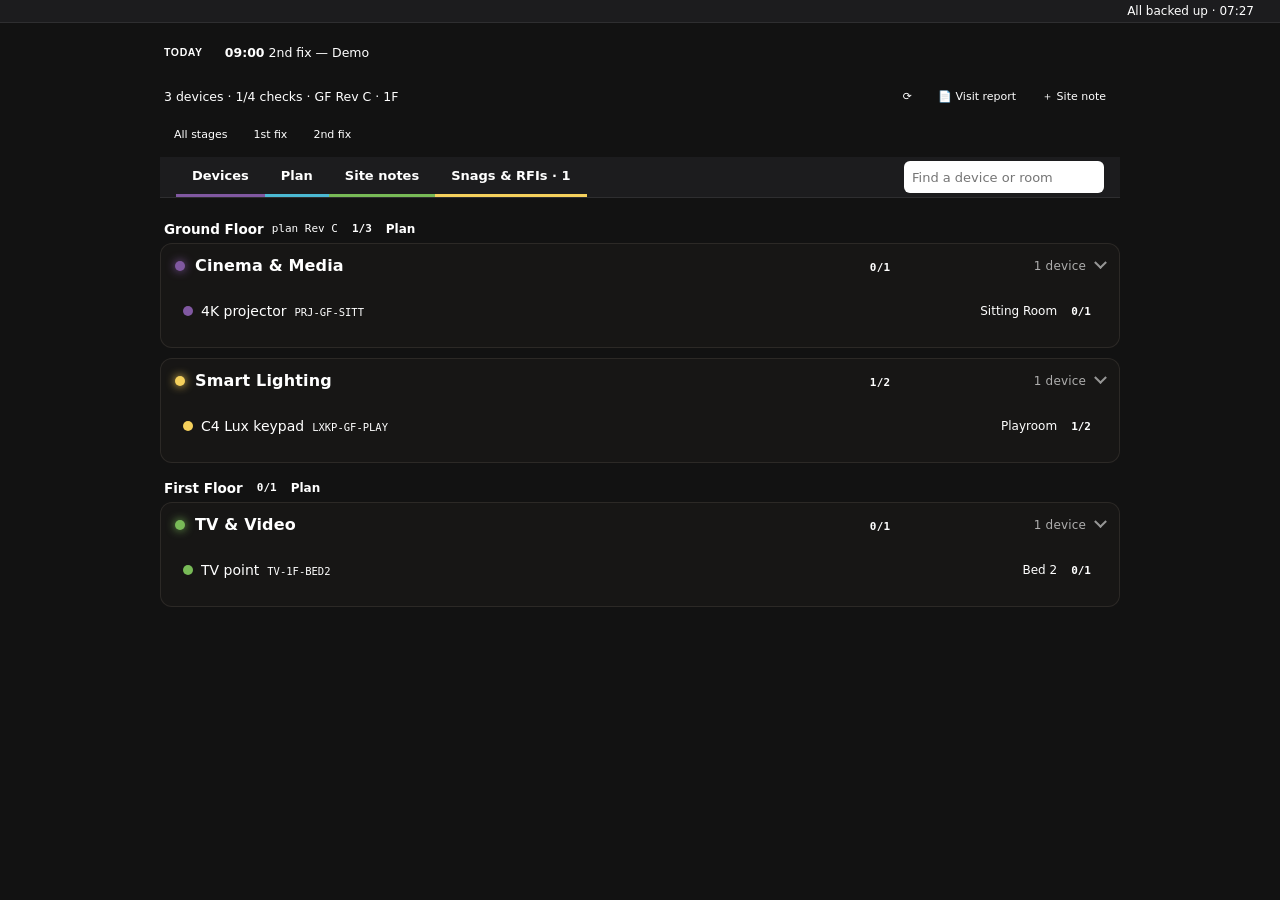
==== commit 08ab7441: "Site v0.3.0 + Takeoffs v5.278.0 — tap a device on the embedded plan → its checks in a sheet; ticks k" ====
--- a/tests/site-panel/harness.html
+++ b/tests/site-panel/harness.html
@@ -1,4 +1,4 @@
-<!doctype html><html lang="en" data-theme="graphite"><head><meta charset="utf-8"><!-- Site app harness (2026-11-07): stub client with real row shapes; real SonorOutbox (IndexedDB), SonorSite, site-app.js, site-pdf.js. Needs pdf-lib + fontkit in APP - Site/node_modules (npm i pdf-lib@1.17.1 @pdf-lib/fontkit@1.1.1, gitignored), then python3 run.py -->
+<!doctype html><html lang="en" data-theme="graphite"><head><meta charset="utf-8"><!-- Site app harness (2026-11-07): stub client with real row shapes; real SonorOutbox (IndexedDB), SonorSite, site-app.js, site-pdf.js. python3 run.py -->
 <link rel="stylesheet" href="../../data/brand.css"><link rel="stylesheet" href="../../data/sonor-components.css"><style>
 /* ═══ SONOR SITE — app-local LAYOUT only. No :root palette, no raw hex in chrome (S-4.1). ═══ */
 * { box-sizing: border-box; }
@@ -41,6 +41,12 @@
 .st-pick { position: fixed; inset: 0; z-index: 400; background: var(--body); display: flex; flex-direction: column; }
 .st-pick-h { display: flex; align-items: center; gap: 8px; padding: 10px 12px; border-bottom: 1px solid var(--border); flex-wrap: wrap; }
 .st-pick-c { flex: 1 1 auto; display: flex; flex-direction: column; align-items: center; justify-content: center; padding: 8px; min-height: 0; } .st-pick-c canvas { touch-action: none; border-radius: 4px; box-shadow: 0 6px 20px rgba(0,0,0,.4); }
+.st-today { display: flex; gap: 6px; align-items: center; flex-wrap: wrap; padding: 8px 4px; border-bottom: 1px solid var(--border); }
+.st-today-h { font: 700 10.5px 'DM Sans', sans-serif; text-transform: uppercase; letter-spacing: .06em; color: var(--text-muted); margin-right: 4px; }
+.st-job { font: inherit; font-size: 12.5px; color: var(--text-primary); background: var(--card); border: 1px solid var(--border); border-radius: 16px; padding: 5px 12px; min-height: 34px; cursor: pointer; }
+.st-job.on { border-color: var(--accent); background: color-mix(in srgb, var(--accent) 20%, var(--card)); } .st-job[disabled] { opacity: .5; cursor: default; }
+.st-plan { height: calc(100vh - 260px); min-height: 420px; border: 1px solid var(--border); border-radius: 8px; overflow: hidden; } .st-plan iframe { width: 100%; height: 100%; border: 0; background: var(--body); }
+.st-sheet .st-dev { cursor: default; } .st-sheet .st-checks { padding-left: 0; border-bottom: 0; }
 #stToast { position: fixed; left: 50%; bottom: 24px; transform: translateX(-50%); z-index: 500; background: var(--card); color: var(--text-primary); border: 1px solid var(--border); border-radius: 8px; padding: 9px 14px; font-size: 13px; box-shadow: 0 8px 24px rgba(0,0,0,.35); } #stToast[hidden] { display: none; }
 #stSync { white-space: nowrap; font-size: 12px; } #stSync[data-tone="warn"] { color: var(--amber); } #stSync[data-tone="ok"] { color: var(--green); }
 @media (max-width: 600px) { .st-dev-r, .st-dev-k { display: none; } #stFind { width: 140px; } }   /* iPhone: the device name + progress only */
@@ -58,11 +64,11 @@
  takeoffs_floor_plans:[{id:'11111111-0000-4000-8000-000000000001',floor_id:'fgf',revision_label:'Rev C'}],
  tasks_general:[{id:'t1',external_source:'punch',labels:['punch'],metadata:{punch:{stage:'first_fix'},punch_list:[{dev:'LXKP-GF-PLAY',key:'k1',text:'LXKP-GF-PLAY C4 keypad — Back box at the agreed height',done:true,by:'bryn@sonor.co.uk',loc:{uid:'uid-kp'}},{dev:'PRJ-GF-SITT',key:'k2',text:'PRJ — Mount position from the throw calc',done:false,loc:{uid:'uid-pj'}}]}},
   {id:'t2',external_source:'punch',labels:['punch'],metadata:{punch:{stage:'second_fix'},punch_list:[{dev:'LXKP-GF-PLAY',key:'k3',text:'LXKP-GF-PLAY C4 keypad — Keypad fitted level, terminated',done:false},{dev:'TV-1F-BED2',key:'k4',text:'TV — Bracket fitted, TV hung',done:false}]}}],
- site_notes:[], tasks_punch_stages:[{key:'first_fix',label:'1st fix',short:'1F'},{key:'second_fix',label:'2nd fix',short:'2F'}],
+ tasks_gcal_events:[{id:'e1',summary:'2nd fix — Demo',starts_at:new Date(new Date().setHours(9,0,0,0)).toISOString(),project_id:'de300000-0000-4000-8000-00000000d3a0',event_status:'confirmed'}], site_notes:[], tasks_punch_stages:[{key:'first_fix',label:'1st fix',short:'1F'},{key:'second_fix',label:'2nd fix',short:'2F'}],
  projects:{plan_notes:{sections:{general:[{id:'a',is_rfi:true,rfi_id:'RFI-003',text:'Confirm TV size bed 2',status:'open',to:'Client'}]}}}, v_site_project:{}};
 const devs=[{dev_key:'LXKP-GF-PLAY',name:'C4 Lux keypad',floor_code:'GF',loc:{floor_id:'u-gf',uid:'uid-kp'},room_name:'Playroom',service_nn:4,model_id:'C4-L-KCB',catalogue:'keypad'},{dev_key:'PRJ-GF-SITT',name:'4K projector',floor_code:'GF',loc:{floor_id:'u-gf'},room_name:'Sitting Room',service_nn:1,model_id:'JVC-DLA-NZ800'},{dev_key:'TV-1F-BED2',name:'TV point',loc:{floor_id:'u-1f'},room_name:'Bed 2',service_nn:3}];
 const cp=x=>JSON.parse(JSON.stringify(x));
-function q(t){const b={select(){return b},eq(){return b},is(){return b},or(){return b},order(){return b},maybeSingle(){return Promise.resolve({data:cp(T[t])})},then(r,j){return Promise.resolve({data:cp(T[t])}).then(r,j)}};return b}
+function q(t){const b={select(){return b},eq(){return b},is(){return b},or(){return b},order(){return b},gte(){return b},lt(){return b},neq(){return b},maybeSingle(){return Promise.resolve({data:cp(T[t])})},then(r,j){return Promise.resolve({data:cp(T[t])}).then(r,j)}};return b}
 const supa={from:q,storage:{from(){return{getPublicUrl(){return{data:{publicUrl:'data:,'}}},upload(){CALLS.push(['upload']);return Promise.resolve({})}}}},rpc(n,a){CALLS.push([n,a]);
  if(n==='punch_project_devices')return Promise.resolve({data:cp(devs)});
  if(n==='site_note_upsert'){const r=Object.assign({status:'open',created_at:new Date().toISOString(),linked:{}},a.p);const i=T.site_notes.findIndex(x=>x.id===r.id);if(i>=0)T.site_notes[i]=r;else T.site_notes.unshift(r);return Promise.resolve({data:r})}
@@ -70,6 +76,6 @@
  if(n==='punch_tick'){for(const t of T.tasks_general)for(const l of t.metadata.punch_list)if(t.id===a.p_task&&l.key===a.p_key){l.done=a.p_done;l.by=a.p_by}return Promise.resolve({data:{}})}
  return Promise.resolve({data:null})}};
 window.SonorDB=function(){this.client=supa};
-window.SonorProjectBar={init(){setTimeout(()=>document.dispatchEvent(new CustomEvent('sonor:project-changed',{detail:{currentId:'de300000-0000-4000-8000-00000000d3a0'}})),50)},getProject:()=>({id:'p1',name:'Sonor Demo Project',ref:'SON-DEMO',client_name:'Demo Client'})};
+window.SonorProjectBar={init(){},setActive(id){document.dispatchEvent(new CustomEvent('sonor:project-changed',{detail:{currentId:id}}))},getProject:()=>({id:'p1',name:'Sonor Demo Project',ref:'SON-DEMO',client_name:'Demo Client'})};
 SonorPlanImage.activePlan=async()=>null;
 </script><script src="../../data/site-app.js"></script></body></html>
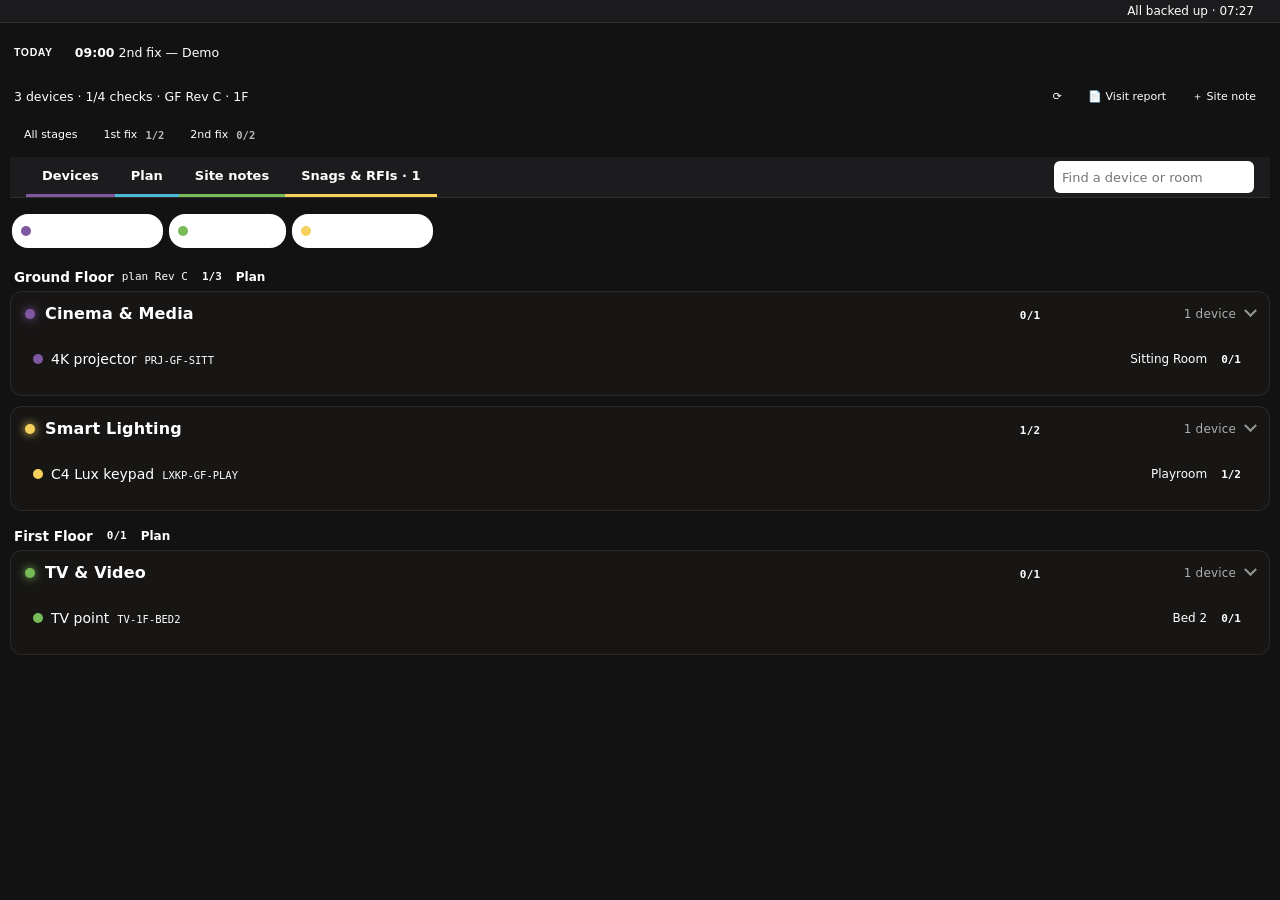
==== commit 8135493d: "Wi-Fi card: shared SonorWifiCard export (Network Map 3.13.0, Site 0.5.0, Service Contracts 0.21.0, H" ====
--- a/tests/site-panel/harness.html
+++ b/tests/site-panel/harness.html
@@ -1,9 +1,10 @@
 <!doctype html><html lang="en" data-theme="graphite"><head><meta charset="utf-8"><!-- Site app harness (2026-11-07): stub client with real row shapes; real SonorOutbox (IndexedDB), SonorSite, site-app.js, site-pdf.js. python3 run.py -->
 <link rel="stylesheet" href="../../data/brand.css"><link rel="stylesheet" href="../../data/sonor-components.css"><style>
+/* copied from dashboard/sonor-site.html */
 /* ═══ SONOR SITE — app-local LAYOUT only. No :root palette, no raw hex in chrome (S-4.1). ═══ */
 * { box-sizing: border-box; }
 body { margin: 0; font-family: 'DM Sans', system-ui, sans-serif; background: var(--body); color: var(--text-primary); padding-bottom: env(safe-area-inset-bottom); }
-#stApp { max-width: 980px; margin: 0 auto; padding: 4px 10px 40px; }
+#stApp { max-width: 1320px; margin: 0 auto; padding: 4px 10px 40px; }
 .st-empty { padding: 40px 12px; text-align: center; color: var(--text-muted); }
 .st-bar { display: flex; align-items: center; gap: 6px; padding: 8px 4px; flex-wrap: wrap; }
 .st-stages { border-bottom: 1px solid var(--border); }
@@ -49,11 +50,21 @@
 .st-sheet .st-dev { cursor: default; } .st-sheet .st-checks { padding-left: 0; border-bottom: 0; }
 #stToast { position: fixed; left: 50%; bottom: 24px; transform: translateX(-50%); z-index: 500; background: var(--card); color: var(--text-primary); border: 1px solid var(--border); border-radius: 8px; padding: 9px 14px; font-size: 13px; box-shadow: 0 8px 24px rgba(0,0,0,.35); } #stToast[hidden] { display: none; }
 #stSync { white-space: nowrap; font-size: 12px; } #stSync[data-tone="warn"] { color: var(--amber); } #stSync[data-tone="ok"] { color: var(--green); }
+.st-stage { position: relative; overflow: hidden; } .st-stage::after { content: ''; position: absolute; left: 0; bottom: 0; height: 3px; width: var(--pc, 0%); background: var(--green); opacity: .8; }
+.st-stage-n { font: 600 10.5px 'DM Mono', monospace; opacity: .7; margin-left: 2px; }
+.st-svcs { display: flex; gap: 6px; flex-wrap: wrap; padding: 10px 2px 4px; }
+.st-svc { display: inline-flex; align-items: center; gap: 6px; font: inherit; font-size: 12.5px; color: var(--text-primary); background: var(--card); border: 1px solid color-mix(in srgb, var(--c, var(--border)) 55%, var(--border)); border-radius: 16px; padding: 4px 11px 4px 9px; min-height: 34px; cursor: pointer; }
+.st-svc .st-dot { background: var(--c); } .st-svc.off { opacity: .4; border-style: dashed; } .st-svc.off .st-dot { background: transparent; border: 1.5px solid var(--c); }
+.st-svc.on { border-color: var(--accent); background: color-mix(in srgb, var(--accent) 20%, var(--card)); } .st-svc-n { font: 600 10.5px 'DM Mono', monospace; color: var(--text-muted); } .st-svc-all { border-style: dashed; }
+.st-ncard[data-status="dismissed"], .st-ncard[data-status="resolved"], .st-ncard[data-status="applied"] { opacity: .6; }
+.st-scard { display: flex; gap: 10px; align-items: flex-start; padding: 10px 6px; border-bottom: 1px solid var(--border); font-size: 13.5px; } .st-scard > .st-dot { margin-top: 5px; } .st-scard.closed { opacity: .55; }
+.st-pri { font: 700 10px 'DM Mono', monospace; padding: 1px 5px; border-radius: 5px; border: 1px solid currentColor; color: var(--text-muted); } .st-pri[data-p="p1"] { color: var(--red); } .st-pri[data-p="p2"] { color: var(--amber); }
+.st-closed { margin-top: 16px; } .st-closed summary { cursor: pointer; font-size: 13px; color: var(--text-muted); padding: 8px 4px; }
 @media (max-width: 600px) { .st-dev-r, .st-dev-k { display: none; } #stFind { width: 140px; } }   /* iPhone: the device name + progress only */
 </style></head><body>
 <div id="projectBarHost"></div><div class="tab-bar"><span class="nav-actions"><button class="btn btn-sm" id="stSync">…</button></span></div><main id="stApp"></main>
 <div class="st-modal" id="stModal" hidden><div class="st-modal-card"><div class="st-modal-h"><span id="stModalTitle"></span><button class="btn btn-sm" id="stModalClose">✕</button></div><div class="st-modal-b" id="stModalBody"></div></div></div><div id="stToast" hidden></div>
-<script src="../../node_modules/pdf-lib/dist/pdf-lib.min.js"></script><script src="../../node_modules/@pdf-lib/fontkit/dist/fontkit.umd.min.js"></script>
+<script src="../../../node_modules/pdf-lib/dist/pdf-lib.min.js"></script><script src="../../../node_modules/@pdf-lib/fontkit/dist/fontkit.umd.min.js"></script>
 <script src="../../data/sonor-brand.js"></script><script src="../../data/sonor-service-groups.js"></script><script src="../../data/sonor-device-links.js"></script><script src="../../data/sonor-outbox.js"></script><script src="../../data/sonor-plan-image.js"></script><script src="../../data/sonor-site.js"></script>
 <script src="../../data/sonor-pdf-theme.js"></script><script src="../../data/sonor-pdf-luxury.js"></script><script src="../../data/site-pdf.js"></script>
 <script>
